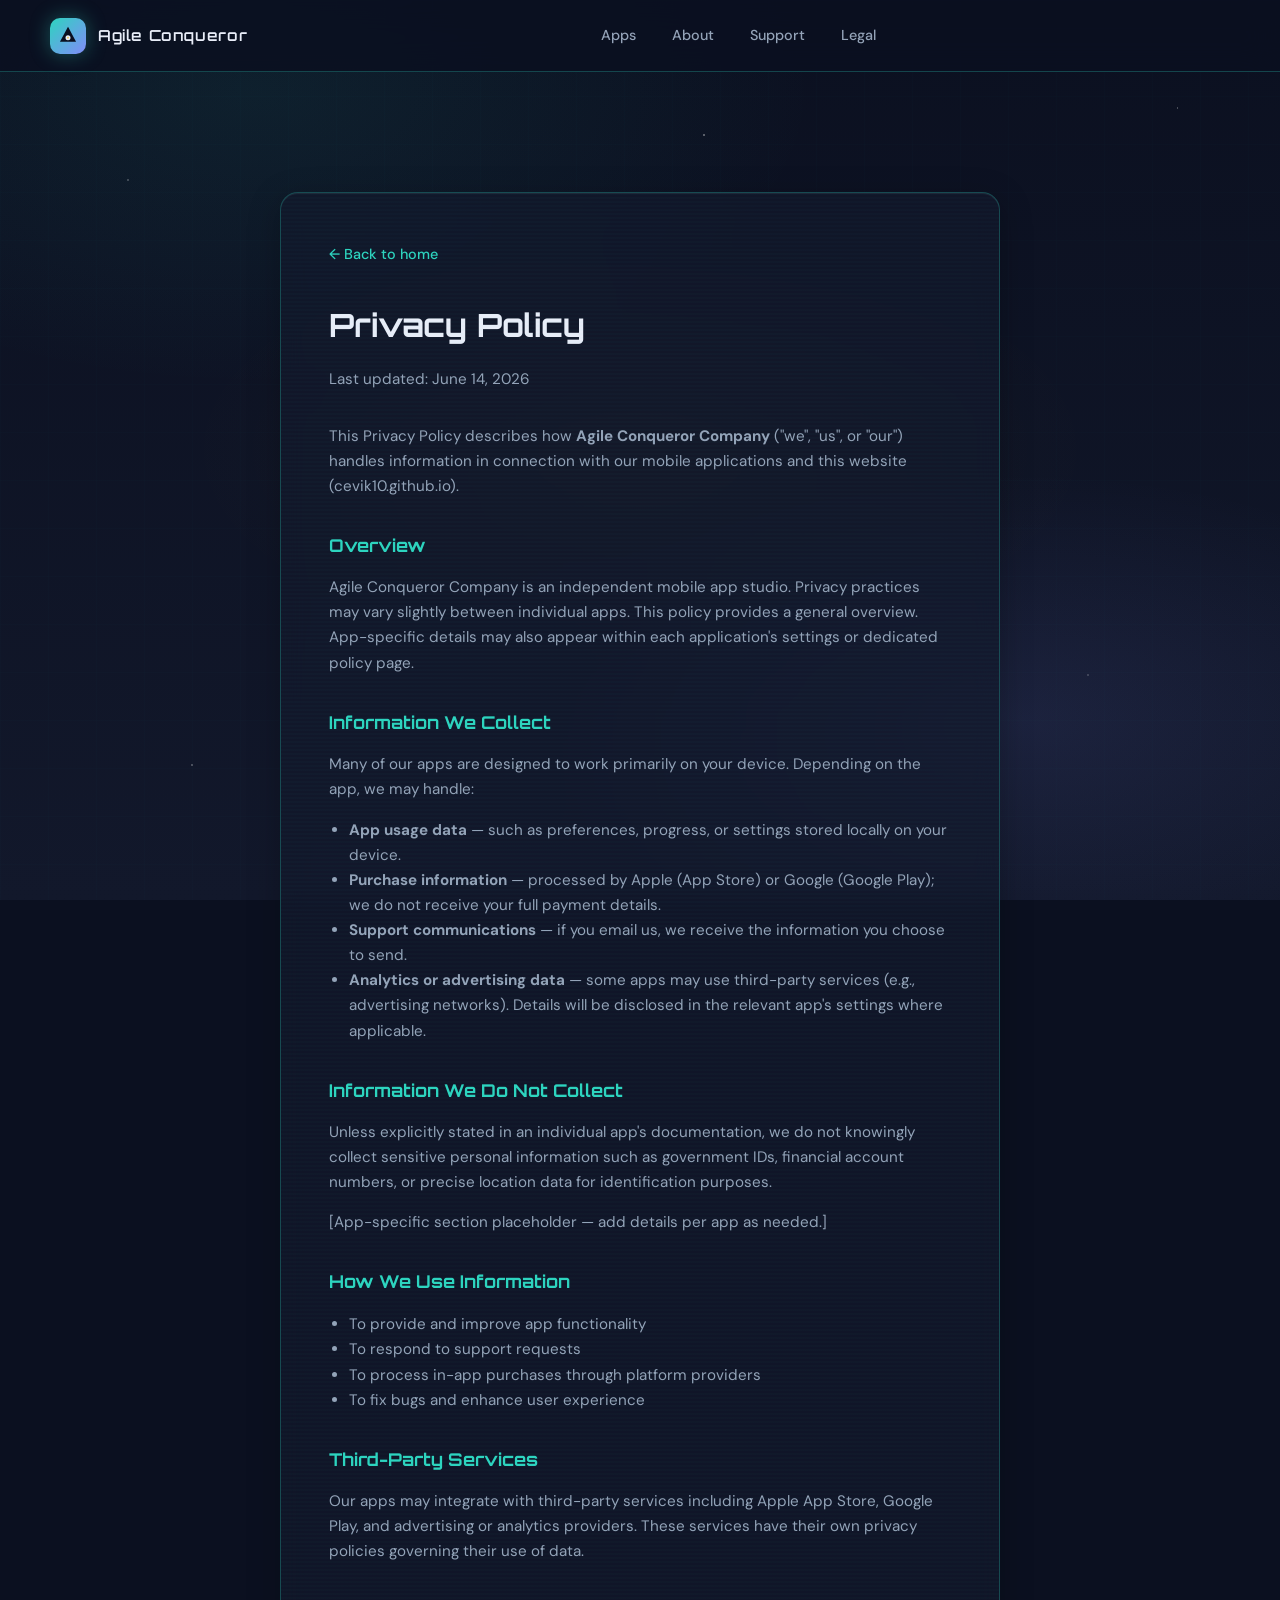
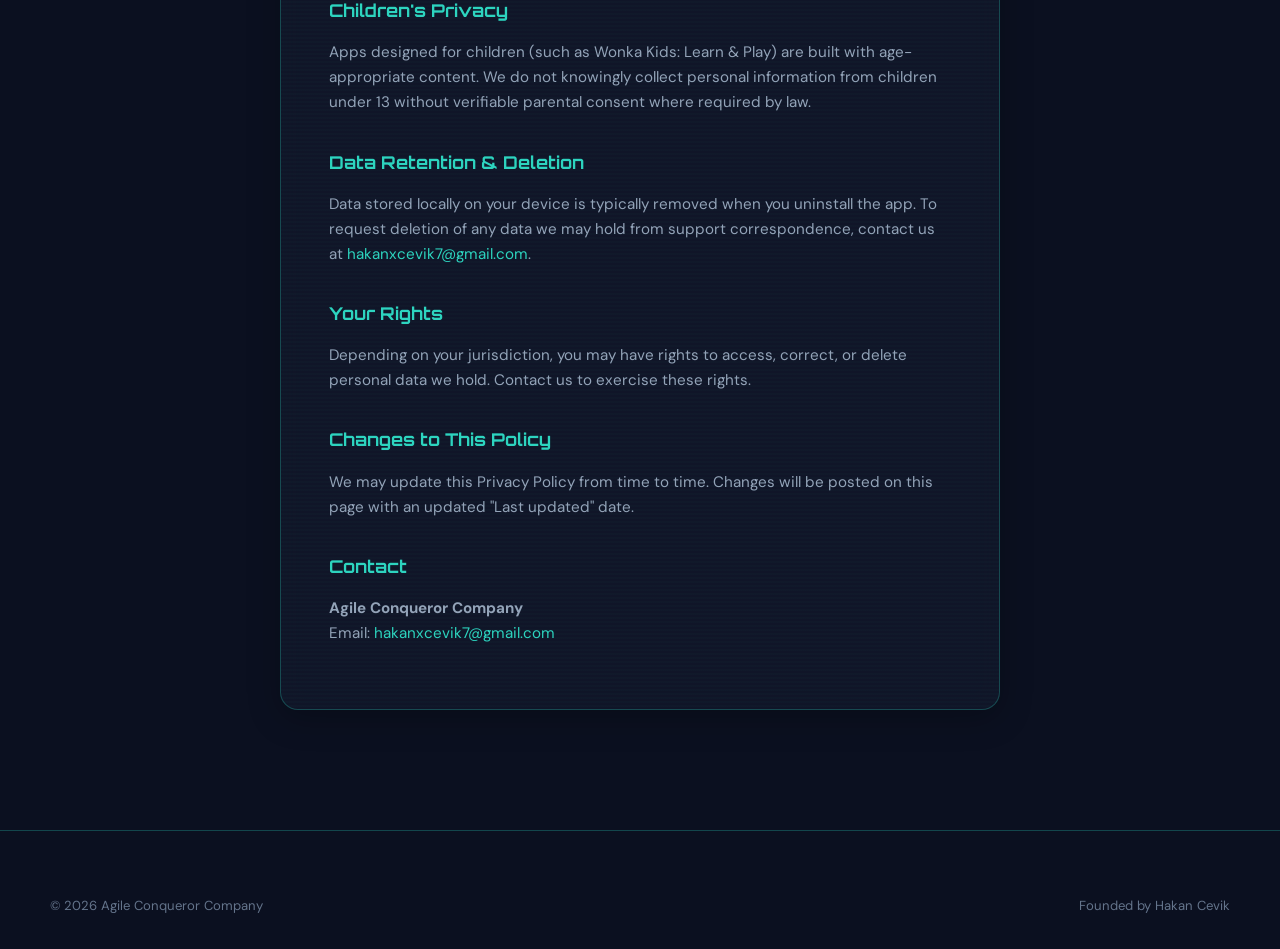
==== privacy.html @ 52d8013b "Launch Agile Conqueror Company studio website on GitHub Pages. Replace the single-app landing page w" ====
<!DOCTYPE html>
<html lang="en">
<head>
  <meta charset="UTF-8" />
  <meta name="viewport" content="width=device-width, initial-scale=1.0" />
  <title>Privacy Policy — Agile Conqueror Company</title>
  <meta name="description" content="Privacy Policy for Agile Conqueror Company mobile applications and website." />
  <meta name="robots" content="index, follow" />
  <link rel="icon" href="data:image/svg+xml,<svg xmlns='http://www.w3.org/2000/svg' viewBox='0 0 100 100'><rect fill='%230B1020' width='100' height='100' rx='20'/><path fill='%232DD4BF' d='M50 20 L75 70 L25 70 Z'/><circle fill='%23F5C542' cx='50' cy='55' r='6'/></svg>" />
  <link rel="stylesheet" href="css/styles.css" />
</head>
<body>
  <div class="starfield" aria-hidden="true"></div>

  <header class="site-header">
    <div class="container nav-inner">
      <a class="brand" href="index.html" aria-label="Agile Conqueror Company home">
        <span class="brand-mark" aria-hidden="true">
          <svg viewBox="0 0 24 24" fill="none" stroke="currentColor" stroke-width="2">
            <path d="M12 3 L20 18 H4 Z" stroke="#0B1020" fill="#0B1020"/>
            <circle cx="12" cy="14" r="2" fill="#F5C542"/>
          </svg>
        </span>
        <span>Agile Conqueror</span>
      </a>
      <nav aria-label="Main navigation">
        <ul class="nav-links">
          <li><a href="index.html#apps">Apps</a></li>
          <li><a href="index.html#about">About</a></li>
          <li><a href="index.html#support">Support</a></li>
          <li><a href="privacy.html" aria-current="page">Legal</a></li>
        </ul>
      </nav>
      <div class="nav-actions">
        <button class="icon-btn menu-toggle" type="button" aria-label="Open menu" aria-expanded="false">
          <span aria-hidden="true">☰</span>
        </button>
      </div>
    </div>
  </header>

  <main class="legal-page">
    <div class="container">
      <article class="panel legal-content">
        <a class="back-link" href="index.html">← Back to home</a>
        <h1>Privacy Policy</h1>
        <p class="legal-meta">Last updated: June 14, 2026</p>

        <p>This Privacy Policy describes how <strong>Agile Conqueror Company</strong> ("we", "us", or "our") handles information in connection with our mobile applications and this website (cevik10.github.io).</p>

        <h2>Overview</h2>
        <p>Agile Conqueror Company is an independent mobile app studio. Privacy practices may vary slightly between individual apps. This policy provides a general overview. App-specific details may also appear within each application's settings or dedicated policy page.</p>

        <h2>Information We Collect</h2>
        <p>Many of our apps are designed to work primarily on your device. Depending on the app, we may handle:</p>
        <ul>
          <li><strong>App usage data</strong> — such as preferences, progress, or settings stored locally on your device.</li>
          <li><strong>Purchase information</strong> — processed by Apple (App Store) or Google (Google Play); we do not receive your full payment details.</li>
          <li><strong>Support communications</strong> — if you email us, we receive the information you choose to send.</li>
          <li><strong>Analytics or advertising data</strong> — some apps may use third-party services (e.g., advertising networks). Details will be disclosed in the relevant app's settings where applicable.</li>
        </ul>

        <h2>Information We Do Not Collect</h2>
        <p>Unless explicitly stated in an individual app's documentation, we do not knowingly collect sensitive personal information such as government IDs, financial account numbers, or precise location data for identification purposes.</p>
        <p>[App-specific section placeholder — add details per app as needed.]</p>

        <h2>How We Use Information</h2>
        <ul>
          <li>To provide and improve app functionality</li>
          <li>To respond to support requests</li>
          <li>To process in-app purchases through platform providers</li>
          <li>To fix bugs and enhance user experience</li>
        </ul>

        <h2>Third-Party Services</h2>
        <p>Our apps may integrate with third-party services including Apple App Store, Google Play, and advertising or analytics providers. These services have their own privacy policies governing their use of data.</p>

        <h2>Children's Privacy</h2>
        <p>Apps designed for children (such as Wonka Kids: Learn & Play) are built with age-appropriate content. We do not knowingly collect personal information from children under 13 without verifiable parental consent where required by law.</p>

        <h2>Data Retention & Deletion</h2>
        <p>Data stored locally on your device is typically removed when you uninstall the app. To request deletion of any data we may hold from support correspondence, contact us at <a href="mailto:hakanxcevik7@gmail.com">hakanxcevik7@gmail.com</a>.</p>

        <h2>Your Rights</h2>
        <p>Depending on your jurisdiction, you may have rights to access, correct, or delete personal data we hold. Contact us to exercise these rights.</p>

        <h2>Changes to This Policy</h2>
        <p>We may update this Privacy Policy from time to time. Changes will be posted on this page with an updated "Last updated" date.</p>

        <h2>Contact</h2>
        <p>
          <strong>Agile Conqueror Company</strong><br />
          Email: <a href="mailto:hakanxcevik7@gmail.com">hakanxcevik7@gmail.com</a>
        </p>
      </article>
    </div>
  </main>

  <footer class="site-footer">
    <div class="container footer-bottom" style="border-top: none; padding-top: 0;">
      <span>© 2026 Agile Conqueror Company</span>
      <span>Founded by Hakan Cevik</span>
    </div>
  </footer>

  <script src="js/main.js"></script>
</body>
</html>
---- css/styles.css ----
/* Agile Conqueror Company — Constellation Craft Design System */

@import url("https://fonts.googleapis.com/css2?family=DM+Sans:ital,opsz,wght@0,9..40,400;0,9..40,500;0,9..40,600;0,9..40,700;1,9..40,400&family=Orbitron:wght@500;600;700&display=swap");

:root {
  --bg-deep: #0b1020;
  --bg-space: #12182b;
  --bg-panel: rgba(18, 24, 43, 0.72);
  --text-primary: #e8edf8;
  --text-secondary: #94a3b8;
  --text-muted: #64748b;
  --border-glow: rgba(45, 212, 191, 0.28);
  --focus-ring: #38bdf8;

  --sci-fi: #2dd4bf;
  --sci-fi-gold: #f5c542;
  --rpg: #818cf8;
  --rpg-gold: #e8b84a;
  --companion: #a78bfa;
  --puzzle-coral: #ff6b6b;
  --puzzle-blue: #4ecdc4;
  --education-amber: #f59e0b;
  --education-sage: #84cc16;
  --kids-pink: #f9a8d4;
  --kids-mint: #a7f3d0;
  --utility-silver: #94a3b8;
  --utility-blue: #60a5fa;

  --font-heading: "Orbitron", "Exo 2", sans-serif;
  --font-body: "DM Sans", "Outfit", sans-serif;
  --radius-panel: 18px;
  --radius-btn: 12px;
  --nav-height: 72px;
  --max-width: 1180px;
  --transition: 0.25s cubic-bezier(0.4, 0, 0.2, 1);
}

*,
*::before,
*::after {
  box-sizing: border-box;
}

html {
  scroll-behavior: smooth;
}

body {
  margin: 0;
  font-family: var(--font-body);
  font-size: 1rem;
  line-height: 1.65;
  color: var(--text-primary);
  background: var(--bg-deep);
  min-height: 100vh;
  overflow-x: hidden;
}

body.light-mode {
  --bg-deep: #f0f4ff;
  --bg-space: #e2e8f5;
  --bg-panel: rgba(255, 255, 255, 0.82);
  --text-primary: #0f172a;
  --text-secondary: #475569;
  --text-muted: #64748b;
  --border-glow: rgba(45, 212, 191, 0.45);
}

img {
  max-width: 100%;
  height: auto;
}

a {
  color: var(--sci-fi);
  text-decoration: none;
  transition: color var(--transition);
}

a:hover {
  color: var(--sci-fi-gold);
}

.skip-link {
  position: absolute;
  top: -100px;
  left: 16px;
  z-index: 10000;
  padding: 10px 16px;
  background: var(--sci-fi);
  color: var(--bg-deep);
  border-radius: 8px;
  font-weight: 600;
}

.skip-link:focus {
  top: 16px;
}

/* Starfield background */
.starfield {
  position: fixed;
  inset: 0;
  z-index: -2;
  background:
    radial-gradient(ellipse 80% 60% at 20% 10%, rgba(45, 212, 191, 0.08), transparent 55%),
    radial-gradient(ellipse 70% 50% at 80% 80%, rgba(129, 140, 248, 0.1), transparent 55%),
    radial-gradient(ellipse 60% 40% at 50% 50%, rgba(245, 197, 66, 0.04), transparent 60%),
    linear-gradient(180deg, var(--bg-deep) 0%, var(--bg-space) 100%);
}

.starfield::before {
  content: "";
  position: absolute;
  inset: 0;
  background-image:
    radial-gradient(1px 1px at 10% 20%, rgba(255, 255, 255, 0.7), transparent),
    radial-gradient(1px 1px at 30% 65%, rgba(255, 255, 255, 0.5), transparent),
    radial-gradient(1.5px 1.5px at 55% 15%, rgba(255, 255, 255, 0.6), transparent),
    radial-gradient(1px 1px at 70% 45%, rgba(255, 255, 255, 0.4), transparent),
    radial-gradient(1px 1px at 85% 75%, rgba(255, 255, 255, 0.55), transparent),
    radial-gradient(1.5px 1.5px at 15% 85%, rgba(255, 255, 255, 0.45), transparent),
    radial-gradient(1px 1px at 45% 40%, rgba(255, 255, 255, 0.35), transparent),
    radial-gradient(1px 1px at 92% 12%, rgba(255, 255, 255, 0.5), transparent);
  background-size: 100% 100%;
  animation: drift 120s linear infinite;
}

.starfield::after {
  content: "";
  position: absolute;
  inset: 0;
  opacity: 0.03;
  background-image:
    linear-gradient(rgba(45, 212, 191, 0.4) 1px, transparent 1px),
    linear-gradient(90deg, rgba(45, 212, 191, 0.4) 1px, transparent 1px);
  background-size: 48px 48px;
  pointer-events: none;
}

@keyframes drift {
  from { transform: translateY(0); }
  to { transform: translateY(-40px); }
}

/* Layout */
.container {
  width: min(100% - 40px, var(--max-width));
  margin-inline: auto;
}

.section {
  padding: 96px 0;
}

.section-label {
  font-family: var(--font-heading);
  font-size: 0.75rem;
  letter-spacing: 0.2em;
  text-transform: uppercase;
  color: var(--sci-fi);
  margin-bottom: 12px;
}

.section-title {
  font-family: var(--font-heading);
  font-size: clamp(1.75rem, 4vw, 2.5rem);
  font-weight: 700;
  line-height: 1.2;
  margin: 0 0 20px;
}

.section-lead {
  font-size: 1.125rem;
  color: var(--text-secondary);
  max-width: 640px;
  margin: 0 0 40px;
}

/* Navigation */
.site-header {
  position: sticky;
  top: 0;
  z-index: 1000;
  height: var(--nav-height);
  background: rgba(11, 16, 32, 0.85);
  backdrop-filter: blur(16px);
  border-bottom: 1px solid var(--border-glow);
}

body.light-mode .site-header {
  background: rgba(240, 244, 255, 0.9);
}

.nav-inner {
  display: flex;
  align-items: center;
  justify-content: space-between;
  height: var(--nav-height);
  gap: 24px;
}

.brand {
  display: flex;
  align-items: center;
  gap: 12px;
  color: var(--text-primary);
  font-family: var(--font-heading);
  font-size: 0.95rem;
  font-weight: 600;
  letter-spacing: 0.04em;
}

.brand:hover {
  color: var(--sci-fi);
}

.brand-mark {
  width: 36px;
  height: 36px;
  border-radius: 10px;
  background: linear-gradient(135deg, var(--sci-fi), var(--rpg));
  display: grid;
  place-items: center;
  box-shadow: 0 0 20px rgba(45, 212, 191, 0.35);
}

.brand-mark svg {
  width: 20px;
  height: 20px;
}

.nav-links {
  display: flex;
  align-items: center;
  gap: 8px;
  list-style: none;
  margin: 0;
  padding: 0;
}

.nav-links a {
  display: block;
  padding: 8px 14px;
  color: var(--text-secondary);
  font-size: 0.9rem;
  font-weight: 500;
  border-radius: 8px;
  transition: color var(--transition), background var(--transition);
}

.nav-links a:hover,
.nav-links a:focus-visible {
  color: var(--text-primary);
  background: rgba(45, 212, 191, 0.1);
}

.nav-actions {
  display: flex;
  align-items: center;
  gap: 8px;
}

.icon-btn {
  display: grid;
  place-items: center;
  width: 40px;
  height: 40px;
  border: 1px solid var(--border-glow);
  border-radius: 10px;
  background: var(--bg-panel);
  color: var(--text-secondary);
  cursor: pointer;
  transition: border-color var(--transition), color var(--transition);
}

.icon-btn:hover,
.icon-btn:focus-visible {
  border-color: var(--sci-fi);
  color: var(--sci-fi);
  outline: none;
}

.menu-toggle {
  display: none;
}

/* Holographic panel */
.panel {
  background: var(--bg-panel);
  border: 1px solid var(--border-glow);
  border-radius: var(--radius-panel);
  backdrop-filter: blur(12px);
  box-shadow:
    inset 0 1px 0 rgba(255, 255, 255, 0.06),
    0 8px 32px rgba(0, 0, 0, 0.25);
  position: relative;
  overflow: hidden;
}

.panel::before {
  content: "";
  position: absolute;
  inset: 0;
  background: repeating-linear-gradient(
    0deg,
    transparent,
    transparent 2px,
    rgba(45, 212, 191, 0.02) 2px,
    rgba(45, 212, 191, 0.02) 4px
  );
  pointer-events: none;
}

/* Buttons */
.btn {
  display: inline-flex;
  align-items: center;
  justify-content: center;
  gap: 8px;
  padding: 14px 28px;
  font-family: var(--font-body);
  font-size: 0.95rem;
  font-weight: 600;
  border-radius: var(--radius-btn);
  border: none;
  cursor: pointer;
  transition: transform var(--transition), box-shadow var(--transition), background var(--transition);
  text-decoration: none;
}

.btn:focus-visible {
  outline: 2px solid var(--focus-ring);
  outline-offset: 3px;
}

.btn-primary {
  background: linear-gradient(135deg, var(--sci-fi), #14b8a6);
  color: var(--bg-deep);
  box-shadow: 0 0 24px rgba(45, 212, 191, 0.35);
  animation: glow-pulse 4s ease-in-out infinite;
}

.btn-primary:hover {
  transform: translateY(-2px);
  box-shadow: 0 0 32px rgba(45, 212, 191, 0.5);
  color: var(--bg-deep);
}

.btn-secondary {
  background: transparent;
  color: var(--text-primary);
  border: 1px solid var(--border-glow);
}

.btn-secondary:hover {
  border-color: var(--sci-fi);
  color: var(--sci-fi);
  transform: translateY(-2px);
}

.btn-sm {
  padding: 8px 14px;
  font-size: 0.8rem;
}

.btn-store {
  padding: 8px 12px;
  font-size: 0.78rem;
  border-radius: 8px;
  background: rgba(255, 255, 255, 0.06);
  border: 1px solid var(--border-glow);
  color: var(--text-primary);
}

.btn-store:hover {
  border-color: var(--sci-fi);
  color: var(--sci-fi);
}

.btn-store.disabled {
  opacity: 0.45;
  pointer-events: none;
}

@keyframes glow-pulse {
  0%, 100% { box-shadow: 0 0 20px rgba(45, 212, 191, 0.3); }
  50% { box-shadow: 0 0 32px rgba(45, 212, 191, 0.5); }
}

/* Hero */
.hero {
  padding: 80px 0 100px;
  position: relative;
}

.hero-grid {
  display: grid;
  grid-template-columns: 1fr 1fr;
  gap: 48px;
  align-items: center;
}

.hero-tagline {
  font-family: var(--font-heading);
  font-size: 0.8rem;
  letter-spacing: 0.15em;
  color: var(--sci-fi-gold);
  margin-bottom: 16px;
}

.hero-title {
  font-family: var(--font-heading);
  font-size: clamp(2rem, 5vw, 3.25rem);
  font-weight: 700;
  line-height: 1.15;
  margin: 0 0 20px;
}

.hero-subtitle {
  font-size: 1.15rem;
  color: var(--text-secondary);
  margin: 0 0 32px;
  max-width: 520px;
}

.hero-cta {
  display: flex;
  flex-wrap: wrap;
  gap: 14px;
  margin-bottom: 24px;
}

.hero-motto {
  font-size: 0.9rem;
  color: var(--text-muted);
  font-style: italic;
}

/* Bridge viewport */
.bridge-viewport {
  position: relative;
  aspect-ratio: 1;
  max-width: 480px;
  margin-inline: auto;
}

.viewport-frame {
  position: absolute;
  inset: 0;
  border-radius: 50% 50% 42% 42%;
  border: 2px solid var(--border-glow);
  box-shadow:
    0 0 40px rgba(45, 212, 191, 0.15),
    inset 0 0 60px rgba(45, 212, 191, 0.05);
  overflow: hidden;
}

.viewport-inner {
  position: absolute;
  inset: 12px;
  border-radius: 50% 50% 40% 40%;
  background: radial-gradient(ellipse at center, #1a2548 0%, var(--bg-deep) 70%);
  overflow: hidden;
}

.constellation {
  position: absolute;
  inset: 0;
}

.orbit-node {
  position: absolute;
  width: 52px;
  height: 52px;
  border-radius: 14px;
  display: grid;
  place-items: center;
  font-size: 1.4rem;
  background: var(--bg-panel);
  border: 1px solid var(--border-glow);
  box-shadow: 0 4px 16px rgba(0, 0, 0, 0.3);
  transform: translate(-50%, -50%);
  animation: float-node 6s ease-in-out infinite;
}

.orbit-node:nth-child(odd) { animation-delay: -2s; }
.orbit-node:nth-child(3n) { animation-delay: -4s; }

@keyframes float-node {
  0%, 100% { transform: translate(-50%, -50%) translateY(0); }
  50% { transform: translate(-50%, -50%) translateY(-8px); }
}

.hud-corner {
  position: absolute;
  width: 40px;
  height: 40px;
  border: 2px solid var(--sci-fi);
  opacity: 0.4;
}

.hud-corner.tl { top: -4px; left: 20%; border-right: none; border-bottom: none; }
.hud-corner.tr { top: -4px; right: 20%; border-left: none; border-bottom: none; }
.hud-corner.bl { bottom: 8%; left: 15%; border-right: none; border-top: none; }
.hud-corner.br { bottom: 8%; right: 15%; border-left: none; border-top: none; }

/* Story section */
.story-panel {
  padding: 48px;
}

.story-panel p {
  color: var(--text-secondary);
  font-size: 1.05rem;
  margin: 0 0 16px;
}

.story-panel p:last-child {
  margin-bottom: 0;
}

/* Apps */
.filter-bar {
  display: flex;
  flex-wrap: wrap;
  gap: 10px;
  margin-bottom: 36px;
}

.filter-btn {
  padding: 8px 16px;
  font-family: var(--font-body);
  font-size: 0.85rem;
  font-weight: 500;
  color: var(--text-secondary);
  background: var(--bg-panel);
  border: 1px solid var(--border-glow);
  border-radius: 999px;
  cursor: pointer;
  transition: all var(--transition);
}

.filter-btn:hover,
.filter-btn:focus-visible {
  border-color: var(--sci-fi);
  color: var(--sci-fi);
  outline: none;
}

.filter-btn.active {
  background: rgba(45, 212, 191, 0.15);
  border-color: var(--sci-fi);
  color: var(--sci-fi);
}

.apps-grid {
  display: grid;
  grid-template-columns: repeat(auto-fill, minmax(320px, 1fr));
  gap: 24px;
}

.app-card {
  padding: 28px;
  transition: transform var(--transition), box-shadow var(--transition), border-color var(--transition);
  opacity: 1;
  transform: translateY(0);
}

.app-card.hidden {
  display: none;
}

.app-card.fade-in {
  animation: fade-up 0.5s ease forwards;
}

@keyframes fade-up {
  from { opacity: 0; transform: translateY(16px); }
  to { opacity: 1; transform: translateY(0); }
}

.app-card:hover {
  transform: translateY(-6px);
  border-color: var(--card-accent, var(--sci-fi));
  box-shadow: 0 12px 40px rgba(0, 0, 0, 0.3), 0 0 24px color-mix(in srgb, var(--card-accent, var(--sci-fi)) 20%, transparent);
}

.app-card[data-accent="sci-fi"] { --card-accent: var(--sci-fi); }
.app-card[data-accent="rpg"] { --card-accent: var(--rpg-gold); }
.app-card[data-accent="companion"] { --card-accent: var(--companion); }
.app-card[data-accent="puzzle"] { --card-accent: var(--puzzle-coral); }
.app-card[data-accent="education"] { --card-accent: var(--education-amber); }
.app-card[data-accent="kids"] { --card-accent: var(--kids-pink); }
.app-card[data-accent="utility"] { --card-accent: var(--utility-blue); }

.app-card-header {
  display: flex;
  align-items: flex-start;
  gap: 16px;
  margin-bottom: 16px;
}

.app-icon {
  width: 56px;
  height: 56px;
  border-radius: 14px;
  display: grid;
  place-items: center;
  font-size: 1.6rem;
  background: rgba(255, 255, 255, 0.05);
  border: 1px solid var(--border-glow);
  flex-shrink: 0;
}

.app-badge {
  display: inline-block;
  padding: 4px 10px;
  font-size: 0.7rem;
  font-weight: 600;
  letter-spacing: 0.05em;
  text-transform: uppercase;
  border-radius: 999px;
  background: color-mix(in srgb, var(--card-accent, var(--sci-fi)) 15%, transparent);
  color: var(--card-accent, var(--sci-fi));
  border: 1px solid color-mix(in srgb, var(--card-accent, var(--sci-fi)) 30%, transparent);
  margin-bottom: 8px;
}

.app-name {
  font-family: var(--font-heading);
  font-size: 1.05rem;
  font-weight: 600;
  margin: 0 0 4px;
}

.app-hook {
  font-size: 0.9rem;
  color: var(--text-secondary);
  margin: 0;
}

.app-desc {
  font-size: 0.88rem;
  color: var(--text-muted);
  margin: 0 0 16px;
}

.coming-soon-badge {
  display: inline-block;
  padding: 4px 10px;
  font-size: 0.72rem;
  font-weight: 700;
  letter-spacing: 0.08em;
  text-transform: uppercase;
  border-radius: 6px;
  background: rgba(232, 184, 74, 0.15);
  color: var(--rpg-gold);
  border: 1px solid rgba(232, 184, 74, 0.35);
  margin-bottom: 12px;
}

.app-actions {
  display: flex;
  flex-wrap: wrap;
  gap: 8px;
}

.unofficial-note {
  font-size: 0.75rem;
  color: var(--text-muted);
  margin-top: 12px;
  font-style: italic;
}

/* About */
.about-grid {
  display: grid;
  grid-template-columns: 1fr 1fr;
  gap: 40px;
  align-items: start;
}

.about-list {
  list-style: none;
  padding: 0;
  margin: 24px 0 0;
}

.about-list li {
  position: relative;
  padding-left: 24px;
  margin-bottom: 12px;
  color: var(--text-secondary);
}

.about-list li::before {
  content: "◆";
  position: absolute;
  left: 0;
  color: var(--sci-fi);
  font-size: 0.6rem;
  top: 6px;
}

.values-grid {
  display: grid;
  gap: 16px;
}

.value-card {
  padding: 24px;
}

.value-card h3 {
  font-family: var(--font-heading);
  font-size: 0.95rem;
  margin: 0 0 8px;
  color: var(--sci-fi);
}

.value-card p {
  margin: 0;
  font-size: 0.9rem;
  color: var(--text-secondary);
}

/* Support */
.support-grid {
  display: grid;
  grid-template-columns: 1fr 1.4fr;
  gap: 32px;
}

.contact-card {
  padding: 32px;
  text-align: center;
}

.contact-card .contact-icon {
  font-size: 2.5rem;
  margin-bottom: 16px;
}

.contact-email {
  font-family: var(--font-heading);
  font-size: 1rem;
  word-break: break-all;
}

.support-apps {
  display: grid;
  grid-template-columns: repeat(auto-fill, minmax(140px, 1fr));
  gap: 12px;
  margin-top: 24px;
}

.support-app-link {
  display: block;
  padding: 12px;
  text-align: center;
  font-size: 0.8rem;
  border-radius: 10px;
  background: var(--bg-panel);
  border: 1px solid var(--border-glow);
  color: var(--text-secondary);
  transition: all var(--transition);
}

.support-app-link:hover {
  border-color: var(--sci-fi);
  color: var(--sci-fi);
}

/* FAQ */
.faq-list {
  display: flex;
  flex-direction: column;
  gap: 10px;
}

.faq-item {
  border: 1px solid var(--border-glow);
  border-radius: 12px;
  overflow: hidden;
  background: var(--bg-panel);
}

.faq-question {
  width: 100%;
  display: flex;
  align-items: center;
  justify-content: space-between;
  gap: 16px;
  padding: 18px 20px;
  font-family: var(--font-body);
  font-size: 0.95rem;
  font-weight: 600;
  color: var(--text-primary);
  background: transparent;
  border: none;
  cursor: pointer;
  text-align: left;
  transition: background var(--transition);
}

.faq-question:hover,
.faq-question:focus-visible {
  background: rgba(45, 212, 191, 0.06);
  outline: none;
}

.faq-question[aria-expanded="true"] {
  color: var(--sci-fi);
}

.faq-icon {
  flex-shrink: 0;
  width: 24px;
  height: 24px;
  border-radius: 6px;
  border: 1px solid var(--border-glow);
  display: grid;
  place-items: center;
  font-size: 1rem;
  transition: transform var(--transition);
}

.faq-question[aria-expanded="true"] .faq-icon {
  transform: rotate(45deg);
  border-color: var(--sci-fi);
  color: var(--sci-fi);
}

.faq-answer {
  max-height: 0;
  overflow: hidden;
  transition: max-height 0.35s ease;
}

.faq-answer-inner {
  padding: 0 20px 18px;
  font-size: 0.9rem;
  color: var(--text-secondary);
}

.faq-answer-inner a {
  text-decoration: underline;
}

/* Footer */
.site-footer {
  padding: 64px 0 32px;
  border-top: 1px solid var(--border-glow);
  margin-top: 40px;
}

.footer-grid {
  display: grid;
  grid-template-columns: 2fr 1fr 1fr;
  gap: 40px;
  margin-bottom: 40px;
}

.footer-brand {
  font-family: var(--font-heading);
  font-size: 1.1rem;
  font-weight: 600;
  margin-bottom: 8px;
}

.footer-tagline {
  color: var(--sci-fi-gold);
  font-style: italic;
  font-size: 0.9rem;
  margin-bottom: 16px;
}

.footer-text {
  color: var(--text-muted);
  font-size: 0.88rem;
  margin: 0;
}

.footer-heading {
  font-family: var(--font-heading);
  font-size: 0.75rem;
  letter-spacing: 0.12em;
  text-transform: uppercase;
  color: var(--text-secondary);
  margin: 0 0 16px;
}

.footer-links {
  list-style: none;
  padding: 0;
  margin: 0;
}

.footer-links li {
  margin-bottom: 10px;
}

.footer-links a {
  color: var(--text-secondary);
  font-size: 0.9rem;
}

.footer-links a:hover {
  color: var(--sci-fi);
}

.footer-bottom {
  display: flex;
  flex-wrap: wrap;
  justify-content: space-between;
  gap: 12px;
  padding-top: 24px;
  border-top: 1px solid var(--border-glow);
  font-size: 0.82rem;
  color: var(--text-muted);
}

.social-links {
  display: flex;
  gap: 12px;
}

.social-link {
  width: 36px;
  height: 36px;
  border-radius: 8px;
  border: 1px solid var(--border-glow);
  display: grid;
  place-items: center;
  color: var(--text-secondary);
  font-size: 0.85rem;
  transition: all var(--transition);
}

.social-link:hover {
  border-color: var(--sci-fi);
  color: var(--sci-fi);
}

/* Legal pages */
.legal-page {
  padding: 120px 0 80px;
}

.legal-content {
  max-width: 720px;
  margin-inline: auto;
  padding: 48px;
}

.legal-content h1 {
  font-family: var(--font-heading);
  font-size: 2rem;
  margin: 0 0 8px;
}

.legal-meta {
  color: var(--text-muted);
  font-size: 0.88rem;
  margin-bottom: 32px;
}

.legal-content h2 {
  font-family: var(--font-heading);
  font-size: 1.1rem;
  margin: 32px 0 12px;
  color: var(--sci-fi);
}

.legal-content p,
.legal-content li {
  color: var(--text-secondary);
  font-size: 0.95rem;
}

.legal-content ul {
  padding-left: 20px;
}

.back-link {
  display: inline-flex;
  align-items: center;
  gap: 6px;
  margin-bottom: 32px;
  font-size: 0.9rem;
  font-weight: 500;
}

/* Scroll reveal */
.reveal {
  opacity: 0;
  transform: translateY(24px);
  transition: opacity 0.6s ease, transform 0.6s ease;
}

.reveal.visible {
  opacity: 1;
  transform: translateY(0);
}

/* Reduced motion */
@media (prefers-reduced-motion: reduce) {
  html { scroll-behavior: auto; }

  .starfield::before,
  .orbit-node,
  .btn-primary {
    animation: none;
  }

  .reveal {
    opacity: 1;
    transform: none;
    transition: none;
  }
}

/* Responsive */
@media (max-width: 900px) {
  .hero-grid,
  .about-grid,
  .support-grid,
  .footer-grid {
    grid-template-columns: 1fr;
  }

  .bridge-viewport {
    max-width: 360px;
  }

  .hero {
    padding-top: 48px;
  }
}

@media (max-width: 720px) {
  .menu-toggle {
    display: grid;
  }

  .nav-links {
    position: fixed;
    top: var(--nav-height);
    left: 0;
    right: 0;
    flex-direction: column;
    padding: 16px;
    background: rgba(11, 16, 32, 0.97);
    border-bottom: 1px solid var(--border-glow);
    transform: translateY(-120%);
    opacity: 0;
    pointer-events: none;
    transition: transform var(--transition), opacity var(--transition);
  }

  body.light-mode .nav-links {
    background: rgba(240, 244, 255, 0.97);
  }

  .nav-links.open {
    transform: translateY(0);
    opacity: 1;
    pointer-events: auto;
  }

  .nav-links a {
    width: 100%;
    padding: 14px 16px;
  }

  .apps-grid {
    grid-template-columns: 1fr;
  }

  .story-panel,
  .legal-content {
    padding: 28px;
  }

  .section {
    padding: 64px 0;
  }
}
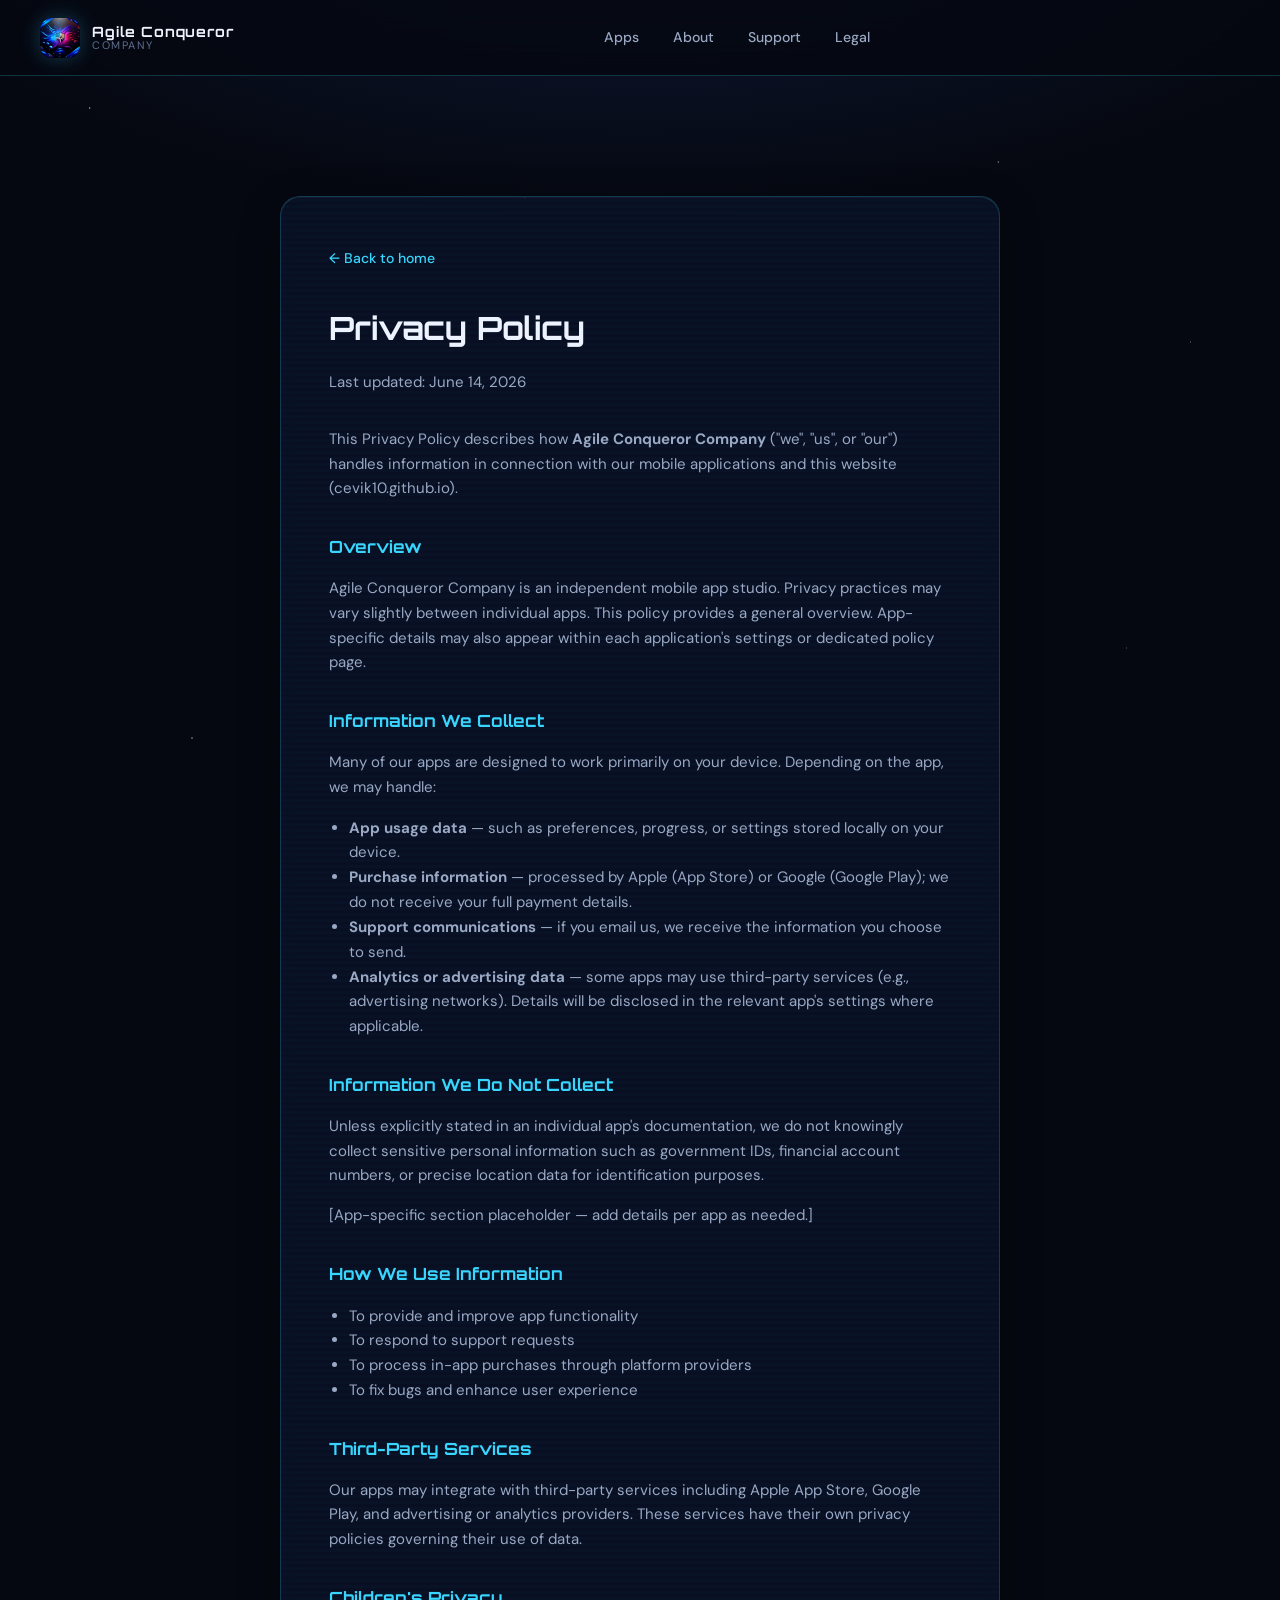
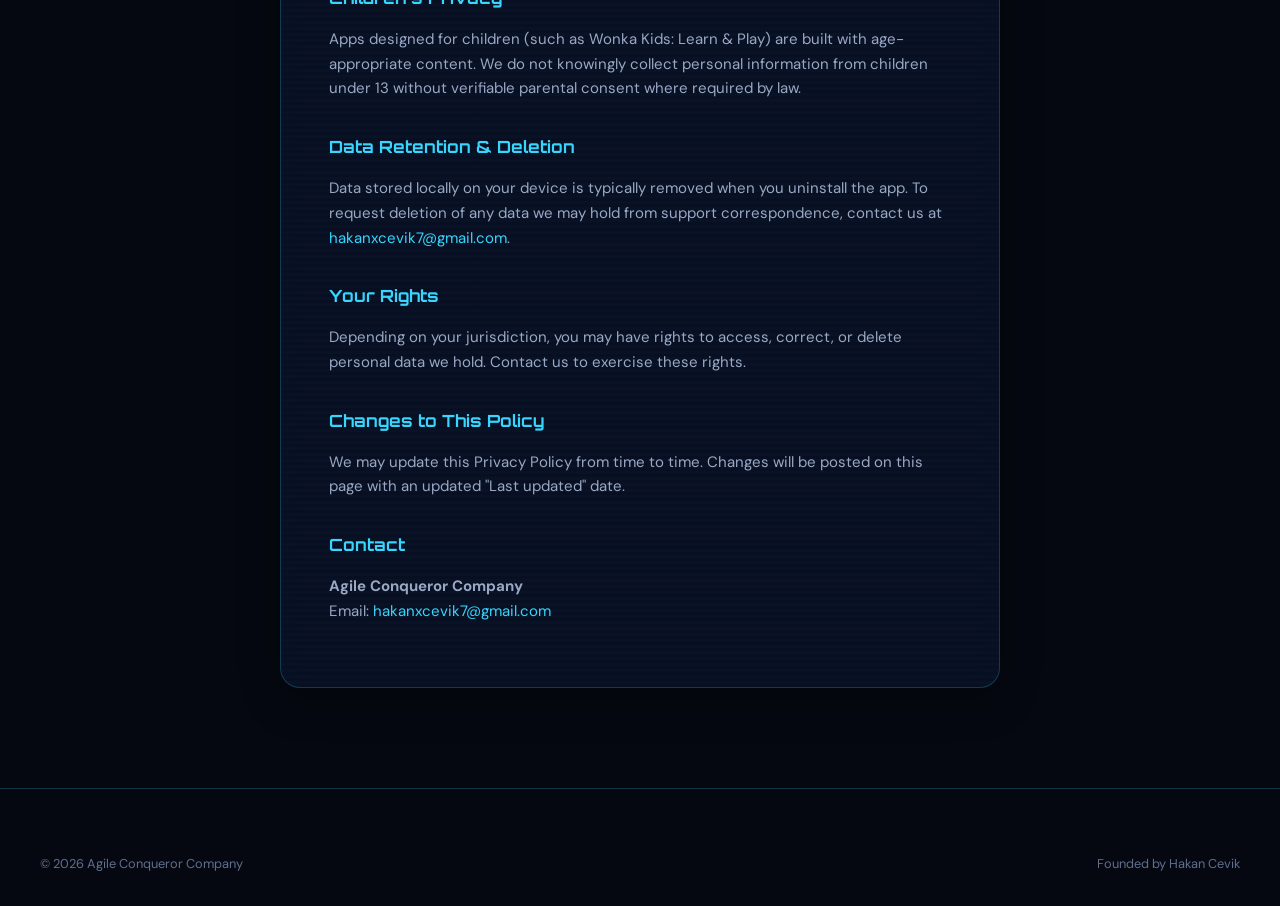
==== commit 50592131: "Redesign studio site with real store artwork and cosmic theme. Use Google Play developer logo, cover" ====
--- a/privacy.html
+++ b/privacy.html
@@ -6,22 +6,17 @@
   <title>Privacy Policy — Agile Conqueror Company</title>
   <meta name="description" content="Privacy Policy for Agile Conqueror Company mobile applications and website." />
   <meta name="robots" content="index, follow" />
-  <link rel="icon" href="data:image/svg+xml,<svg xmlns='http://www.w3.org/2000/svg' viewBox='0 0 100 100'><rect fill='%230B1020' width='100' height='100' rx='20'/><path fill='%232DD4BF' d='M50 20 L75 70 L25 70 Z'/><circle fill='%23F5C542' cx='50' cy='55' r='6'/></svg>" />
+  <link rel="icon" href="assets/images/studio/logo.png" />
   <link rel="stylesheet" href="css/styles.css" />
 </head>
 <body>
-  <div class="starfield" aria-hidden="true"></div>
+  <div class="cosmos" aria-hidden="true"><div class="starfield"></div></div>
 
   <header class="site-header">
     <div class="container nav-inner">
       <a class="brand" href="index.html" aria-label="Agile Conqueror Company home">
-        <span class="brand-mark" aria-hidden="true">
-          <svg viewBox="0 0 24 24" fill="none" stroke="currentColor" stroke-width="2">
-            <path d="M12 3 L20 18 H4 Z" stroke="#0B1020" fill="#0B1020"/>
-            <circle cx="12" cy="14" r="2" fill="#F5C542"/>
-          </svg>
-        </span>
-        <span>Agile Conqueror</span>
+        <img class="brand-logo" src="assets/images/studio/logo.png" alt="" width="40" height="40" />
+        <span class="brand-text"><span class="brand-name">Agile Conqueror</span><span class="brand-sub">Company</span></span>
       </a>
       <nav aria-label="Main navigation">
         <ul class="nav-links">
--- a/css/styles.css
+++ b/css/styles.css
@@ -1,49 +1,42 @@
-/* Agile Conqueror Company — Constellation Craft Design System */
-
-@import url("https://fonts.googleapis.com/css2?family=DM+Sans:ital,opsz,wght@0,9..40,400;0,9..40,500;0,9..40,600;0,9..40,700;1,9..40,400&family=Orbitron:wght@500;600;700&display=swap");
+/* Agile Conqueror Company — Constellation Craft v2 */
+
+@import url("https://fonts.googleapis.com/css2?family=DM+Sans:ital,opsz,wght@0,9..40,400;0,9..40,500;0,9..40,600;0,9..40,700&family=Orbitron:wght@500;600;700;800&display=swap");
 
 :root {
-  --bg-deep: #0b1020;
-  --bg-space: #12182b;
-  --bg-panel: rgba(18, 24, 43, 0.72);
-  --text-primary: #e8edf8;
-  --text-secondary: #94a3b8;
-  --text-muted: #64748b;
-  --border-glow: rgba(45, 212, 191, 0.28);
-  --focus-ring: #38bdf8;
-
-  --sci-fi: #2dd4bf;
-  --sci-fi-gold: #f5c542;
-  --rpg: #818cf8;
-  --rpg-gold: #e8b84a;
-  --companion: #a78bfa;
-  --puzzle-coral: #ff6b6b;
-  --puzzle-blue: #4ecdc4;
-  --education-amber: #f59e0b;
-  --education-sage: #84cc16;
-  --kids-pink: #f9a8d4;
-  --kids-mint: #a7f3d0;
-  --utility-silver: #94a3b8;
-  --utility-blue: #60a5fa;
-
-  --font-heading: "Orbitron", "Exo 2", sans-serif;
-  --font-body: "DM Sans", "Outfit", sans-serif;
-  --radius-panel: 18px;
+  --bg-deep: #050810;
+  --bg-space: #0a1022;
+  --bg-panel: rgba(10, 18, 40, 0.78);
+  --text-primary: #eef3ff;
+  --text-secondary: #9aa8c4;
+  --text-muted: #5f6f8f;
+  --border-glow: rgba(56, 214, 255, 0.22);
+  --focus-ring: #38d6ff;
+
+  --sci-fi: #38d6ff;
+  --sci-fi-gold: #ffd166;
+  --rpg: #9b8cff;
+  --rpg-gold: #f0c45a;
+  --companion: #c084fc;
+  --puzzle-coral: #ff7b6b;
+  --puzzle-blue: #4ee8d5;
+  --education-amber: #ffb347;
+  --education-sage: #8fd14a;
+  --kids-pink: #ff9ed8;
+  --kids-mint: #7dffc8;
+  --utility-silver: #a8b4cc;
+  --utility-blue: #6eb6ff;
+
+  --font-heading: "Orbitron", sans-serif;
+  --font-body: "DM Sans", sans-serif;
+  --radius-panel: 20px;
   --radius-btn: 12px;
-  --nav-height: 72px;
-  --max-width: 1180px;
-  --transition: 0.25s cubic-bezier(0.4, 0, 0.2, 1);
-}
-
-*,
-*::before,
-*::after {
-  box-sizing: border-box;
-}
-
-html {
-  scroll-behavior: smooth;
-}
+  --nav-height: 76px;
+  --max-width: 1200px;
+  --transition: 0.28s cubic-bezier(0.4, 0, 0.2, 1);
+}
+
+*, *::before, *::after { box-sizing: border-box; }
+html { scroll-behavior: smooth; }
 
 body {
   margin: 0;
@@ -57,534 +50,323 @@
 }
 
 body.light-mode {
-  --bg-deep: #f0f4ff;
-  --bg-space: #e2e8f5;
-  --bg-panel: rgba(255, 255, 255, 0.82);
-  --text-primary: #0f172a;
-  --text-secondary: #475569;
-  --text-muted: #64748b;
-  --border-glow: rgba(45, 212, 191, 0.45);
-}
-
-img {
-  max-width: 100%;
-  height: auto;
-}
-
-a {
-  color: var(--sci-fi);
-  text-decoration: none;
-  transition: color var(--transition);
-}
-
-a:hover {
-  color: var(--sci-fi-gold);
-}
+  --bg-deep: #e8eef9;
+  --bg-space: #d5dff0;
+  --bg-panel: rgba(255, 255, 255, 0.86);
+  --text-primary: #0c1428;
+  --text-secondary: #3d4f6f;
+  --text-muted: #5c6d8a;
+  --border-glow: rgba(20, 120, 200, 0.28);
+}
+
+img { max-width: 100%; height: auto; display: block; }
+a { color: var(--sci-fi); text-decoration: none; transition: color var(--transition); }
+a:hover { color: var(--sci-fi-gold); }
 
 .skip-link {
-  position: absolute;
-  top: -100px;
-  left: 16px;
-  z-index: 10000;
-  padding: 10px 16px;
-  background: var(--sci-fi);
-  color: var(--bg-deep);
-  border-radius: 8px;
-  font-weight: 600;
-}
-
-.skip-link:focus {
-  top: 16px;
-}
-
-/* Starfield background */
+  position: absolute; top: -100px; left: 16px; z-index: 10000;
+  padding: 10px 16px; background: var(--sci-fi); color: var(--bg-deep);
+  border-radius: 8px; font-weight: 600;
+}
+.skip-link:focus { top: 16px; }
+
+/* Cosmos background */
+.cosmos {
+  position: fixed; inset: 0; z-index: -3; overflow: hidden;
+  background: radial-gradient(ellipse 120% 80% at 50% -20%, #121e42 0%, var(--bg-deep) 55%);
+}
+
 .starfield {
-  position: fixed;
-  inset: 0;
-  z-index: -2;
-  background:
-    radial-gradient(ellipse 80% 60% at 20% 10%, rgba(45, 212, 191, 0.08), transparent 55%),
-    radial-gradient(ellipse 70% 50% at 80% 80%, rgba(129, 140, 248, 0.1), transparent 55%),
-    radial-gradient(ellipse 60% 40% at 50% 50%, rgba(245, 197, 66, 0.04), transparent 60%),
-    linear-gradient(180deg, var(--bg-deep) 0%, var(--bg-space) 100%);
-}
-
-.starfield::before {
-  content: "";
-  position: absolute;
-  inset: 0;
+  position: absolute; inset: 0;
   background-image:
-    radial-gradient(1px 1px at 10% 20%, rgba(255, 255, 255, 0.7), transparent),
-    radial-gradient(1px 1px at 30% 65%, rgba(255, 255, 255, 0.5), transparent),
-    radial-gradient(1.5px 1.5px at 55% 15%, rgba(255, 255, 255, 0.6), transparent),
-    radial-gradient(1px 1px at 70% 45%, rgba(255, 255, 255, 0.4), transparent),
-    radial-gradient(1px 1px at 85% 75%, rgba(255, 255, 255, 0.55), transparent),
-    radial-gradient(1.5px 1.5px at 15% 85%, rgba(255, 255, 255, 0.45), transparent),
-    radial-gradient(1px 1px at 45% 40%, rgba(255, 255, 255, 0.35), transparent),
-    radial-gradient(1px 1px at 92% 12%, rgba(255, 255, 255, 0.5), transparent);
-  background-size: 100% 100%;
-  animation: drift 120s linear infinite;
-}
-
-.starfield::after {
-  content: "";
-  position: absolute;
-  inset: 0;
-  opacity: 0.03;
-  background-image:
-    linear-gradient(rgba(45, 212, 191, 0.4) 1px, transparent 1px),
-    linear-gradient(90deg, rgba(45, 212, 191, 0.4) 1px, transparent 1px);
-  background-size: 48px 48px;
-  pointer-events: none;
-}
-
-@keyframes drift {
-  from { transform: translateY(0); }
-  to { transform: translateY(-40px); }
-}
-
-/* Layout */
-.container {
-  width: min(100% - 40px, var(--max-width));
-  margin-inline: auto;
-}
-
-.section {
-  padding: 96px 0;
-}
+    radial-gradient(1.2px 1.2px at 7% 12%, rgba(255,255,255,.75), transparent),
+    radial-gradient(1px 1px at 22% 48%, rgba(255,255,255,.45), transparent),
+    radial-gradient(1.5px 1.5px at 41% 22%, rgba(255,255,255,.6), transparent),
+    radial-gradient(1px 1px at 63% 67%, rgba(255,255,255,.4), transparent),
+    radial-gradient(1.2px 1.2px at 78% 18%, rgba(255,255,255,.55), transparent),
+    radial-gradient(1px 1px at 88% 72%, rgba(255,255,255,.35), transparent),
+    radial-gradient(1.5px 1.5px at 15% 82%, rgba(255,255,255,.5), transparent),
+    radial-gradient(1px 1px at 52% 88%, rgba(255,255,255,.3), transparent),
+    radial-gradient(1px 1px at 93% 38%, rgba(255,255,255,.45), transparent);
+  animation: drift 140s linear infinite;
+}
+
+.nebula {
+  position: absolute; border-radius: 50%; filter: blur(80px); opacity: 0.45;
+  animation: nebula-drift 25s ease-in-out infinite alternate;
+}
+.nebula-1 { width: 55vw; height: 55vw; top: -10%; left: -15%; background: radial-gradient(circle, rgba(56,214,255,.18), transparent 70%); }
+.nebula-2 { width: 45vw; height: 45vw; bottom: -5%; right: -10%; background: radial-gradient(circle, rgba(155,140,255,.16), transparent 70%); animation-delay: -8s; }
+.nebula-3 { width: 35vw; height: 35vw; top: 40%; left: 35%; background: radial-gradient(circle, rgba(255,209,102,.08), transparent 70%); animation-delay: -14s; }
+
+.shooting-stars::before,
+.shooting-stars::after {
+  content: ""; position: absolute; width: 120px; height: 2px;
+  background: linear-gradient(90deg, rgba(255,255,255,.8), transparent);
+  border-radius: 2px; opacity: 0;
+  animation: shoot 8s ease-in-out infinite;
+}
+.shooting-stars::before { top: 18%; left: 10%; transform: rotate(-18deg); }
+.shooting-stars::after { top: 42%; left: 65%; transform: rotate(-12deg); animation-delay: 4.5s; }
+
+@keyframes drift { to { transform: translateY(-50px); } }
+@keyframes nebula-drift { to { transform: translate(30px, -20px) scale(1.05); } }
+@keyframes shoot {
+  0%, 80%, 100% { opacity: 0; transform: translateX(0) rotate(-18deg); }
+  82% { opacity: 1; }
+  90% { opacity: 0; transform: translateX(280px) rotate(-18deg); }
+}
+
+.container { width: min(100% - 40px, var(--max-width)); margin-inline: auto; }
+.section { padding: 96px 0; }
+.section--tight { padding-top: 48px; }
 
 .section-label {
-  font-family: var(--font-heading);
-  font-size: 0.75rem;
-  letter-spacing: 0.2em;
-  text-transform: uppercase;
-  color: var(--sci-fi);
-  margin-bottom: 12px;
-}
-
+  font-family: var(--font-heading); font-size: 0.72rem;
+  letter-spacing: 0.28em; text-transform: uppercase;
+  color: var(--sci-fi); margin-bottom: 12px;
+}
 .section-title {
-  font-family: var(--font-heading);
-  font-size: clamp(1.75rem, 4vw, 2.5rem);
-  font-weight: 700;
-  line-height: 1.2;
-  margin: 0 0 20px;
-}
-
-.section-lead {
-  font-size: 1.125rem;
-  color: var(--text-secondary);
-  max-width: 640px;
-  margin: 0 0 40px;
-}
-
-/* Navigation */
+  font-family: var(--font-heading); font-size: clamp(1.8rem, 4vw, 2.6rem);
+  font-weight: 700; line-height: 1.15; margin: 0 0 20px;
+}
+.section-lead { font-size: 1.1rem; color: var(--text-secondary); max-width: 620px; margin: 0 0 40px; }
+
+/* Header */
 .site-header {
-  position: sticky;
-  top: 0;
-  z-index: 1000;
-  height: var(--nav-height);
-  background: rgba(11, 16, 32, 0.85);
-  backdrop-filter: blur(16px);
+  position: sticky; top: 0; z-index: 1000; height: var(--nav-height);
+  background: rgba(5, 8, 16, 0.82); backdrop-filter: blur(18px);
   border-bottom: 1px solid var(--border-glow);
 }
-
-body.light-mode .site-header {
-  background: rgba(240, 244, 255, 0.9);
-}
-
-.nav-inner {
-  display: flex;
-  align-items: center;
-  justify-content: space-between;
-  height: var(--nav-height);
-  gap: 24px;
-}
-
-.brand {
-  display: flex;
-  align-items: center;
-  gap: 12px;
-  color: var(--text-primary);
-  font-family: var(--font-heading);
-  font-size: 0.95rem;
-  font-weight: 600;
-  letter-spacing: 0.04em;
-}
-
-.brand:hover {
-  color: var(--sci-fi);
-}
-
-.brand-mark {
-  width: 36px;
-  height: 36px;
-  border-radius: 10px;
-  background: linear-gradient(135deg, var(--sci-fi), var(--rpg));
-  display: grid;
-  place-items: center;
-  box-shadow: 0 0 20px rgba(45, 212, 191, 0.35);
-}
-
-.brand-mark svg {
-  width: 20px;
-  height: 20px;
-}
-
-.nav-links {
-  display: flex;
-  align-items: center;
-  gap: 8px;
-  list-style: none;
-  margin: 0;
-  padding: 0;
-}
-
+body.light-mode .site-header { background: rgba(232, 238, 249, 0.9); }
+
+.nav-inner { display: flex; align-items: center; justify-content: space-between; height: var(--nav-height); gap: 20px; }
+
+.brand { display: flex; align-items: center; gap: 12px; color: var(--text-primary); }
+.brand:hover { color: var(--sci-fi); }
+.brand-logo { border-radius: 12px; box-shadow: 0 0 20px rgba(56,214,255,.25); }
+.brand-text { display: flex; flex-direction: column; line-height: 1.1; }
+.brand-name { font-family: var(--font-heading); font-size: 0.88rem; font-weight: 700; letter-spacing: 0.06em; }
+.brand-sub { font-size: 0.68rem; color: var(--text-muted); letter-spacing: 0.14em; text-transform: uppercase; }
+
+.nav-links { display: flex; align-items: center; gap: 6px; list-style: none; margin: 0; padding: 0; }
 .nav-links a {
-  display: block;
-  padding: 8px 14px;
-  color: var(--text-secondary);
-  font-size: 0.9rem;
-  font-weight: 500;
-  border-radius: 8px;
+  display: block; padding: 8px 14px; color: var(--text-secondary);
+  font-size: 0.88rem; font-weight: 500; border-radius: 8px;
   transition: color var(--transition), background var(--transition);
 }
-
-.nav-links a:hover,
-.nav-links a:focus-visible {
-  color: var(--text-primary);
-  background: rgba(45, 212, 191, 0.1);
-}
-
-.nav-actions {
-  display: flex;
-  align-items: center;
-  gap: 8px;
-}
-
+.nav-links a:hover, .nav-links a:focus-visible { color: var(--text-primary); background: rgba(56,214,255,.08); }
+
+.nav-actions { display: flex; align-items: center; gap: 8px; }
 .icon-btn {
-  display: grid;
-  place-items: center;
-  width: 40px;
-  height: 40px;
+  display: grid; place-items: center; width: 40px; height: 40px;
+  border: 1px solid var(--border-glow); border-radius: 10px;
+  background: var(--bg-panel); color: var(--text-secondary); cursor: pointer;
+}
+.icon-btn:hover, .icon-btn:focus-visible { border-color: var(--sci-fi); color: var(--sci-fi); outline: none; }
+.menu-toggle { display: none; }
+
+/* Panels & buttons */
+.panel {
+  background: var(--bg-panel); border: 1px solid var(--border-glow);
+  border-radius: var(--radius-panel); backdrop-filter: blur(14px);
+  box-shadow: inset 0 1px 0 rgba(255,255,255,.05), 0 12px 40px rgba(0,0,0,.28);
+  position: relative; overflow: hidden;
+}
+.panel::after {
+  content: ""; position: absolute; inset: 0; pointer-events: none;
+  background: repeating-linear-gradient(0deg, transparent, transparent 3px, rgba(56,214,255,.015) 3px, rgba(56,214,255,.015) 6px);
+}
+
+.btn {
+  display: inline-flex; align-items: center; justify-content: center; gap: 8px;
+  padding: 14px 26px; font-family: var(--font-body); font-size: 0.92rem; font-weight: 600;
+  border-radius: var(--radius-btn); border: none; cursor: pointer;
+  transition: transform var(--transition), box-shadow var(--transition); text-decoration: none;
+}
+.btn:focus-visible { outline: 2px solid var(--focus-ring); outline-offset: 3px; }
+
+.btn-primary {
+  background: linear-gradient(135deg, var(--sci-fi), #1ea8d4);
+  color: #041018; box-shadow: 0 0 28px rgba(56,214,255,.35);
+}
+.btn-primary:hover { transform: translateY(-2px); box-shadow: 0 0 40px rgba(56,214,255,.5); color: #041018; }
+
+.btn-secondary {
+  background: rgba(255,255,255,.04); color: var(--text-primary);
   border: 1px solid var(--border-glow);
-  border-radius: 10px;
-  background: var(--bg-panel);
-  color: var(--text-secondary);
-  cursor: pointer;
-  transition: border-color var(--transition), color var(--transition);
-}
-
-.icon-btn:hover,
-.icon-btn:focus-visible {
-  border-color: var(--sci-fi);
-  color: var(--sci-fi);
-  outline: none;
-}
-
-.menu-toggle {
-  display: none;
-}
-
-/* Holographic panel */
-.panel {
-  background: var(--bg-panel);
-  border: 1px solid var(--border-glow);
-  border-radius: var(--radius-panel);
-  backdrop-filter: blur(12px);
-  box-shadow:
-    inset 0 1px 0 rgba(255, 255, 255, 0.06),
-    0 8px 32px rgba(0, 0, 0, 0.25);
-  position: relative;
-  overflow: hidden;
-}
-
-.panel::before {
-  content: "";
-  position: absolute;
-  inset: 0;
-  background: repeating-linear-gradient(
-    0deg,
-    transparent,
-    transparent 2px,
-    rgba(45, 212, 191, 0.02) 2px,
-    rgba(45, 212, 191, 0.02) 4px
-  );
-  pointer-events: none;
-}
-
-/* Buttons */
-.btn {
-  display: inline-flex;
-  align-items: center;
-  justify-content: center;
-  gap: 8px;
-  padding: 14px 28px;
-  font-family: var(--font-body);
-  font-size: 0.95rem;
-  font-weight: 600;
-  border-radius: var(--radius-btn);
-  border: none;
-  cursor: pointer;
-  transition: transform var(--transition), box-shadow var(--transition), background var(--transition);
-  text-decoration: none;
-}
-
-.btn:focus-visible {
-  outline: 2px solid var(--focus-ring);
-  outline-offset: 3px;
-}
-
-.btn-primary {
-  background: linear-gradient(135deg, var(--sci-fi), #14b8a6);
-  color: var(--bg-deep);
-  box-shadow: 0 0 24px rgba(45, 212, 191, 0.35);
-  animation: glow-pulse 4s ease-in-out infinite;
-}
-
-.btn-primary:hover {
-  transform: translateY(-2px);
-  box-shadow: 0 0 32px rgba(45, 212, 191, 0.5);
-  color: var(--bg-deep);
-}
-
-.btn-secondary {
-  background: transparent;
-  color: var(--text-primary);
-  border: 1px solid var(--border-glow);
-}
-
-.btn-secondary:hover {
-  border-color: var(--sci-fi);
-  color: var(--sci-fi);
-  transform: translateY(-2px);
-}
-
-.btn-sm {
-  padding: 8px 14px;
-  font-size: 0.8rem;
-}
-
+}
+.btn-secondary:hover { border-color: var(--sci-fi); color: var(--sci-fi); transform: translateY(-2px); }
+
+.btn-sm { padding: 8px 14px; font-size: 0.8rem; }
 .btn-store {
-  padding: 8px 12px;
-  font-size: 0.78rem;
-  border-radius: 8px;
-  background: rgba(255, 255, 255, 0.06);
-  border: 1px solid var(--border-glow);
-  color: var(--text-primary);
-}
-
-.btn-store:hover {
-  border-color: var(--sci-fi);
-  color: var(--sci-fi);
-}
-
-.btn-store.disabled {
-  opacity: 0.45;
-  pointer-events: none;
-}
-
-@keyframes glow-pulse {
-  0%, 100% { box-shadow: 0 0 20px rgba(45, 212, 191, 0.3); }
-  50% { box-shadow: 0 0 32px rgba(45, 212, 191, 0.5); }
-}
+  padding: 9px 14px; font-size: 0.78rem; border-radius: 9px;
+  background: rgba(255,255,255,.05); border: 1px solid var(--border-glow); color: var(--text-primary);
+}
+.btn-store:hover { border-color: var(--sci-fi); color: var(--sci-fi); }
+.btn-store.disabled { opacity: .4; pointer-events: none; }
 
 /* Hero */
 .hero {
-  padding: 80px 0 100px;
-  position: relative;
-}
-
-.hero-grid {
-  display: grid;
-  grid-template-columns: 1fr 1fr;
-  gap: 48px;
-  align-items: center;
-}
-
+  position: relative; min-height: 92vh; display: flex; align-items: center;
+  padding: 40px 0 80px; overflow: hidden;
+}
+
+.hero-cover-wrap {
+  position: absolute; inset: 0; z-index: 0;
+}
+.hero-cover-img {
+  width: 100%; height: 100%; object-fit: cover; object-position: center 30%;
+  transform: scale(1.08); will-change: transform;
+}
+.hero-cover-vignette {
+  position: absolute; inset: 0;
+  background:
+    linear-gradient(180deg, rgba(5,8,16,.55) 0%, rgba(5,8,16,.82) 55%, var(--bg-deep) 100%),
+    linear-gradient(90deg, rgba(5,8,16,.9) 0%, transparent 35%, transparent 65%, rgba(5,8,16,.75) 100%);
+}
+.hero-scanlines {
+  position: absolute; inset: 0; opacity: .04; pointer-events: none;
+  background: repeating-linear-gradient(0deg, transparent, transparent 2px, #fff 2px, #fff 4px);
+}
+
+.hero-layout {
+  position: relative; z-index: 1;
+  display: grid; grid-template-columns: 1.05fr 0.95fr; gap: 48px; align-items: center;
+}
+
+.hero-studio-badge {
+  display: flex; align-items: center; gap: 16px; margin-bottom: 28px;
+}
+.hero-studio-badge img {
+  border-radius: 16px; box-shadow: 0 0 32px rgba(56,214,255,.35);
+  border: 2px solid rgba(56,214,255,.3);
+}
 .hero-tagline {
-  font-family: var(--font-heading);
-  font-size: 0.8rem;
-  letter-spacing: 0.15em;
-  color: var(--sci-fi-gold);
-  margin-bottom: 16px;
-}
-
-.hero-title {
-  font-family: var(--font-heading);
-  font-size: clamp(2rem, 5vw, 3.25rem);
-  font-weight: 700;
-  line-height: 1.15;
-  margin: 0 0 20px;
-}
-
-.hero-subtitle {
-  font-size: 1.15rem;
-  color: var(--text-secondary);
-  margin: 0 0 32px;
-  max-width: 520px;
-}
-
-.hero-cta {
-  display: flex;
-  flex-wrap: wrap;
-  gap: 14px;
-  margin-bottom: 24px;
-}
-
-.hero-motto {
-  font-size: 0.9rem;
-  color: var(--text-muted);
-  font-style: italic;
-}
-
-/* Bridge viewport */
-.bridge-viewport {
-  position: relative;
-  aspect-ratio: 1;
-  max-width: 480px;
-  margin-inline: auto;
-}
-
-.viewport-frame {
-  position: absolute;
-  inset: 0;
-  border-radius: 50% 50% 42% 42%;
-  border: 2px solid var(--border-glow);
-  box-shadow:
-    0 0 40px rgba(45, 212, 191, 0.15),
-    inset 0 0 60px rgba(45, 212, 191, 0.05);
-  overflow: hidden;
-}
-
-.viewport-inner {
-  position: absolute;
-  inset: 12px;
-  border-radius: 50% 50% 40% 40%;
-  background: radial-gradient(ellipse at center, #1a2548 0%, var(--bg-deep) 70%);
-  overflow: hidden;
-}
-
-.constellation {
-  position: absolute;
-  inset: 0;
-}
-
-.orbit-node {
-  position: absolute;
-  width: 52px;
-  height: 52px;
-  border-radius: 14px;
-  display: grid;
-  place-items: center;
-  font-size: 1.4rem;
-  background: var(--bg-panel);
-  border: 1px solid var(--border-glow);
-  box-shadow: 0 4px 16px rgba(0, 0, 0, 0.3);
-  transform: translate(-50%, -50%);
-  animation: float-node 6s ease-in-out infinite;
-}
-
-.orbit-node:nth-child(odd) { animation-delay: -2s; }
-.orbit-node:nth-child(3n) { animation-delay: -4s; }
-
-@keyframes float-node {
-  0%, 100% { transform: translate(-50%, -50%) translateY(0); }
-  50% { transform: translate(-50%, -50%) translateY(-8px); }
-}
-
-.hud-corner {
-  position: absolute;
-  width: 40px;
-  height: 40px;
-  border: 2px solid var(--sci-fi);
-  opacity: 0.4;
-}
-
-.hud-corner.tl { top: -4px; left: 20%; border-right: none; border-bottom: none; }
-.hud-corner.tr { top: -4px; right: 20%; border-left: none; border-bottom: none; }
-.hud-corner.bl { bottom: 8%; left: 15%; border-right: none; border-top: none; }
-.hud-corner.br { bottom: 8%; right: 15%; border-left: none; border-top: none; }
-
-/* Story section */
-.story-panel {
-  padding: 48px;
-}
-
-.story-panel p {
-  color: var(--text-secondary);
-  font-size: 1.05rem;
-  margin: 0 0 16px;
-}
-
-.story-panel p:last-child {
-  margin-bottom: 0;
-}
-
-/* Apps */
-.filter-bar {
-  display: flex;
-  flex-wrap: wrap;
-  gap: 10px;
-  margin-bottom: 36px;
-}
-
+  font-family: var(--font-heading); font-size: 0.82rem;
+  letter-spacing: 0.18em; color: var(--sci-fi); margin: 0 0 4px;
+}
+.hero-motto-inline { margin: 0; font-size: 0.88rem; color: var(--sci-fi-gold); font-style: italic; }
+
+.hero-title { margin: 0 0 20px; }
+.hero-title-line {
+  display: block; font-family: var(--font-heading);
+  font-size: clamp(2rem, 5.5vw, 3.4rem); font-weight: 800; line-height: 1.08;
+}
+.hero-title-line.accent {
+  background: linear-gradient(135deg, var(--sci-fi), var(--sci-fi-gold));
+  -webkit-background-clip: text; background-clip: text; color: transparent;
+}
+
+.hero-subtitle { font-size: 1.08rem; color: var(--text-secondary); max-width: 540px; margin: 0 0 28px; }
+.hero-cta { display: flex; flex-wrap: wrap; gap: 14px; margin-bottom: 28px; }
+
+.featured-strip {
+  display: flex; flex-wrap: wrap; gap: 10px;
+}
+.featured-chip {
+  display: inline-flex; align-items: center; gap: 8px;
+  padding: 8px 14px 8px 8px; border-radius: 999px;
+  background: rgba(10,18,40,.7); border: 1px solid var(--border-glow);
+  color: var(--text-secondary); font-size: 0.78rem; font-weight: 500;
+  backdrop-filter: blur(8px); transition: all var(--transition);
+}
+.featured-chip img { border-radius: 8px; width: 32px; height: 32px; object-fit: cover; }
+.featured-chip:hover { border-color: var(--sci-fi); color: var(--sci-fi); transform: translateY(-2px); }
+.chip-soon { font-style: normal; font-size: 0.65rem; color: var(--rpg-gold); font-weight: 700; letter-spacing: .06em; }
+
+/* Orbit stage */
+.hero-orbit-stage {
+  position: relative; width: min(100%, 440px); aspect-ratio: 1; margin-inline: auto;
+}
+
+.orbit-rings { position: absolute; inset: 0; display: grid; place-items: center; }
+.orbit-ring-outer, .orbit-ring-mid, .orbit-ring-inner {
+  position: absolute; border-radius: 50%; border: 1px solid rgba(56,214,255,.12);
+}
+.orbit-ring-outer { inset: 2%; animation: spin 80s linear infinite; }
+.orbit-ring-mid { inset: 18%; border-style: dashed; animation: spin 50s linear infinite reverse; }
+.orbit-ring-inner { inset: 34%; border-color: rgba(255,209,102,.15); animation: spin 35s linear infinite; }
+
+.orbit-core {
+  position: absolute; inset: 0; margin: auto; width: 110px; height: 110px;
+  display: grid; place-items: center; z-index: 2;
+}
+.orbit-core img {
+  border-radius: 24px; border: 2px solid rgba(56,214,255,.4);
+  box-shadow: 0 0 40px rgba(56,214,255,.4); position: relative; z-index: 1;
+}
+.orbit-core-pulse {
+  position: absolute; inset: -12px; border-radius: 50%;
+  border: 2px solid rgba(56,214,255,.25);
+  animation: pulse-ring 3s ease-out infinite;
+}
+
+.orbit-ring { position: absolute; inset: 0; }
+.orbit-app {
+  position: absolute; width: 58px; height: 58px; transform: translate(-50%, -50%);
+  z-index: 3; border-radius: 16px; overflow: hidden;
+  border: 2px solid rgba(56,214,255,.35);
+  box-shadow: 0 8px 24px rgba(0,0,0,.45), 0 0 20px rgba(56,214,255,.2);
+  animation: float-orbit 5s ease-in-out infinite;
+  transition: transform var(--transition), box-shadow var(--transition);
+}
+.orbit-app img { width: 100%; height: 100%; object-fit: cover; }
+.orbit-app:hover { transform: translate(-50%, -50%) scale(1.12); box-shadow: 0 0 32px rgba(56,214,255,.5); z-index: 5; }
+.orbit-glow {
+  position: absolute; inset: 0; background: radial-gradient(circle at 30% 20%, rgba(255,255,255,.2), transparent 55%);
+  pointer-events: none;
+}
+
+.hud-readout {
+  position: absolute; font-family: var(--font-heading); font-size: 0.62rem;
+  letter-spacing: 0.2em; color: rgba(56,214,255,.45); z-index: 1;
+}
+.hud-readout--tl { top: 4%; left: 0; }
+.hud-readout--br { bottom: 4%; right: 0; }
+
+@keyframes spin { to { transform: rotate(360deg); } }
+@keyframes pulse-ring {
+  0% { transform: scale(.9); opacity: .8; }
+  100% { transform: scale(1.35); opacity: 0; }
+}
+@keyframes float-orbit {
+  0%, 100% { margin-top: 0; }
+  50% { margin-top: -10px; }
+}
+
+/* Story */
+.story-panel--wide {
+  display: grid; grid-template-columns: 1fr 1.2fr; gap: 0; padding: 0;
+}
+.story-visual { position: relative; min-height: 280px; overflow: hidden; }
+.story-visual img { width: 100%; height: 100%; object-fit: cover; }
+.story-visual::after {
+  content: ""; position: absolute; inset: 0;
+  background: linear-gradient(90deg, transparent 40%, var(--bg-panel) 100%);
+}
+.story-text { padding: 40px; }
+.story-text p { color: var(--text-secondary); margin: 0 0 16px; }
+.story-text p:last-child { margin-bottom: 0; }
+
+/* Apps grid */
+.filter-bar { display: flex; flex-wrap: wrap; gap: 10px; margin-bottom: 36px; }
 .filter-btn {
-  padding: 8px 16px;
-  font-family: var(--font-body);
-  font-size: 0.85rem;
-  font-weight: 500;
-  color: var(--text-secondary);
-  background: var(--bg-panel);
-  border: 1px solid var(--border-glow);
-  border-radius: 999px;
-  cursor: pointer;
+  padding: 9px 18px; font-family: var(--font-body); font-size: 0.84rem; font-weight: 500;
+  color: var(--text-secondary); background: var(--bg-panel);
+  border: 1px solid var(--border-glow); border-radius: 999px; cursor: pointer;
   transition: all var(--transition);
 }
-
-.filter-btn:hover,
-.filter-btn:focus-visible {
-  border-color: var(--sci-fi);
-  color: var(--sci-fi);
-  outline: none;
-}
-
-.filter-btn.active {
-  background: rgba(45, 212, 191, 0.15);
-  border-color: var(--sci-fi);
-  color: var(--sci-fi);
-}
+.filter-btn:hover, .filter-btn:focus-visible { border-color: var(--sci-fi); color: var(--sci-fi); outline: none; }
+.filter-btn.active { background: rgba(56,214,255,.12); border-color: var(--sci-fi); color: var(--sci-fi); }
 
 .apps-grid {
-  display: grid;
-  grid-template-columns: repeat(auto-fill, minmax(320px, 1fr));
-  gap: 24px;
-}
-
-.app-card {
-  padding: 28px;
-  transition: transform var(--transition), box-shadow var(--transition), border-color var(--transition);
-  opacity: 1;
-  transform: translateY(0);
-}
-
-.app-card.hidden {
-  display: none;
-}
-
-.app-card.fade-in {
-  animation: fade-up 0.5s ease forwards;
-}
-
-@keyframes fade-up {
-  from { opacity: 0; transform: translateY(16px); }
-  to { opacity: 1; transform: translateY(0); }
-}
-
-.app-card:hover {
-  transform: translateY(-6px);
-  border-color: var(--card-accent, var(--sci-fi));
-  box-shadow: 0 12px 40px rgba(0, 0, 0, 0.3), 0 0 24px color-mix(in srgb, var(--card-accent, var(--sci-fi)) 20%, transparent);
-}
+  display: grid; grid-template-columns: repeat(auto-fill, minmax(300px, 1fr)); gap: 28px;
+}
+
+.app-card { padding: 0; transition: transform var(--transition), box-shadow var(--transition); }
+.app-card.hidden { display: none; }
+.app-card:hover { transform: translateY(-8px); box-shadow: 0 20px 50px rgba(0,0,0,.35); }
 
 .app-card[data-accent="sci-fi"] { --card-accent: var(--sci-fi); }
 .app-card[data-accent="rpg"] { --card-accent: var(--rpg-gold); }
@@ -594,496 +376,170 @@
 .app-card[data-accent="kids"] { --card-accent: var(--kids-pink); }
 .app-card[data-accent="utility"] { --card-accent: var(--utility-blue); }
 
-.app-card-header {
-  display: flex;
-  align-items: flex-start;
-  gap: 16px;
-  margin-bottom: 16px;
-}
-
-.app-icon {
-  width: 56px;
-  height: 56px;
-  border-radius: 14px;
-  display: grid;
-  place-items: center;
-  font-size: 1.6rem;
-  background: rgba(255, 255, 255, 0.05);
-  border: 1px solid var(--border-glow);
-  flex-shrink: 0;
-}
-
+.app-card-visual {
+  position: relative; height: 180px; overflow: hidden;
+  border-radius: var(--radius-panel) var(--radius-panel) 0 0;
+}
+.app-card-visual--icon-only { height: 160px; display: grid; place-items: center; }
+.app-screenshot { width: 100%; height: 100%; object-fit: cover; object-position: top center; }
+.app-visual-overlay {
+  position: absolute; inset: 0;
+  background: linear-gradient(180deg, transparent 30%, rgba(5,8,16,.85) 100%);
+}
+.app-visual-fallback {
+  position: absolute; inset: 0;
+  background: radial-gradient(ellipse at center, color-mix(in srgb, var(--card-accent, var(--sci-fi)) 20%, transparent), var(--bg-deep));
+}
+.app-icon-img {
+  position: absolute; bottom: -28px; left: 24px; width: 72px; height: 72px;
+  border-radius: 18px; border: 3px solid rgba(255,255,255,.15);
+  box-shadow: 0 12px 28px rgba(0,0,0,.4); z-index: 2; object-fit: cover;
+}
+.app-icon-img--large { position: relative; bottom: auto; left: auto; width: 96px; height: 96px; }
+
+.app-card-body { padding: 44px 24px 24px; }
 .app-badge {
-  display: inline-block;
-  padding: 4px 10px;
-  font-size: 0.7rem;
-  font-weight: 600;
-  letter-spacing: 0.05em;
-  text-transform: uppercase;
-  border-radius: 999px;
-  background: color-mix(in srgb, var(--card-accent, var(--sci-fi)) 15%, transparent);
+  display: inline-block; padding: 4px 10px; font-size: 0.68rem; font-weight: 700;
+  letter-spacing: 0.06em; text-transform: uppercase; border-radius: 999px;
+  background: color-mix(in srgb, var(--card-accent, var(--sci-fi)) 14%, transparent);
   color: var(--card-accent, var(--sci-fi));
-  border: 1px solid color-mix(in srgb, var(--card-accent, var(--sci-fi)) 30%, transparent);
+  border: 1px solid color-mix(in srgb, var(--card-accent, var(--sci-fi)) 28%, transparent);
   margin-bottom: 8px;
 }
-
-.app-name {
-  font-family: var(--font-heading);
-  font-size: 1.05rem;
-  font-weight: 600;
-  margin: 0 0 4px;
-}
-
-.app-hook {
-  font-size: 0.9rem;
-  color: var(--text-secondary);
-  margin: 0;
-}
-
-.app-desc {
-  font-size: 0.88rem;
-  color: var(--text-muted);
-  margin: 0 0 16px;
-}
-
 .coming-soon-badge {
-  display: inline-block;
-  padding: 4px 10px;
-  font-size: 0.72rem;
-  font-weight: 700;
-  letter-spacing: 0.08em;
-  text-transform: uppercase;
-  border-radius: 6px;
-  background: rgba(232, 184, 74, 0.15);
-  color: var(--rpg-gold);
-  border: 1px solid rgba(232, 184, 74, 0.35);
-  margin-bottom: 12px;
-}
-
-.app-actions {
-  display: flex;
-  flex-wrap: wrap;
-  gap: 8px;
-}
-
-.unofficial-note {
-  font-size: 0.75rem;
-  color: var(--text-muted);
-  margin-top: 12px;
-  font-style: italic;
-}
+  display: inline-block; margin-left: 8px; padding: 4px 10px; font-size: 0.68rem;
+  font-weight: 700; letter-spacing: 0.08em; text-transform: uppercase; border-radius: 6px;
+  background: rgba(240,196,90,.12); color: var(--rpg-gold); border: 1px solid rgba(240,196,90,.3);
+}
+.app-name { font-family: var(--font-heading); font-size: 1rem; font-weight: 600; margin: 0 0 6px; }
+.app-hook { font-size: 0.88rem; color: var(--text-secondary); margin: 0 0 8px; }
+.app-desc { font-size: 0.84rem; color: var(--text-muted); margin: 0 0 16px; }
+.app-actions { display: flex; flex-wrap: wrap; gap: 8px; }
+.unofficial-note { font-size: 0.72rem; color: var(--text-muted); margin-top: 12px; font-style: italic; }
 
 /* About */
-.about-grid {
-  display: grid;
-  grid-template-columns: 1fr 1fr;
-  gap: 40px;
-  align-items: start;
-}
-
-.about-list {
-  list-style: none;
-  padding: 0;
-  margin: 24px 0 0;
-}
-
+.about-grid { display: grid; grid-template-columns: 1fr 1fr; gap: 40px; align-items: start; }
+.about-visual { display: flex; flex-direction: column; gap: 16px; }
+.about-logo-panel {
+  padding: 36px; text-align: center;
+  display: flex; flex-direction: column; align-items: center; gap: 8px;
+}
+.about-logo-panel img { border-radius: 28px; box-shadow: 0 0 40px rgba(56,214,255,.25); }
+.about-logo-caption { font-family: var(--font-heading); font-size: 1rem; margin: 8px 0 0; }
+
+.about-list { list-style: none; padding: 0; margin: 24px 0 0; }
 .about-list li {
-  position: relative;
-  padding-left: 24px;
-  margin-bottom: 12px;
-  color: var(--text-secondary);
-}
-
-.about-list li::before {
-  content: "◆";
-  position: absolute;
-  left: 0;
-  color: var(--sci-fi);
-  font-size: 0.6rem;
-  top: 6px;
-}
-
-.values-grid {
-  display: grid;
-  gap: 16px;
-}
-
-.value-card {
-  padding: 24px;
-}
-
-.value-card h3 {
-  font-family: var(--font-heading);
-  font-size: 0.95rem;
-  margin: 0 0 8px;
-  color: var(--sci-fi);
-}
-
-.value-card p {
-  margin: 0;
-  font-size: 0.9rem;
-  color: var(--text-secondary);
-}
+  position: relative; padding-left: 22px; margin-bottom: 12px; color: var(--text-secondary);
+}
+.about-list li::before { content: "✦"; position: absolute; left: 0; color: var(--sci-fi); font-size: 0.7rem; top: 5px; }
+
+.values-grid { display: grid; gap: 12px; }
+.value-card { padding: 20px; }
+.value-card h3 { font-family: var(--font-heading); font-size: 0.88rem; margin: 0 0 6px; color: var(--sci-fi); }
+.value-card p { margin: 0; font-size: 0.86rem; color: var(--text-secondary); }
 
 /* Support */
-.support-grid {
-  display: grid;
-  grid-template-columns: 1fr 1.4fr;
-  gap: 32px;
-}
-
-.contact-card {
-  padding: 32px;
-  text-align: center;
-}
-
-.contact-card .contact-icon {
-  font-size: 2.5rem;
-  margin-bottom: 16px;
-}
-
-.contact-email {
-  font-family: var(--font-heading);
-  font-size: 1rem;
-  word-break: break-all;
-}
+.support-grid { display: grid; grid-template-columns: 1fr 1.4fr; gap: 32px; }
+.contact-card { padding: 32px; text-align: center; }
+.contact-email { font-family: var(--font-heading); font-size: 0.95rem; word-break: break-all; }
+.contact-hint { color: var(--text-muted); font-size: 0.86rem; margin-top: 16px; }
 
 .support-apps {
-  display: grid;
-  grid-template-columns: repeat(auto-fill, minmax(140px, 1fr));
-  gap: 12px;
-  margin-top: 24px;
-}
-
+  display: grid; grid-template-columns: repeat(auto-fill, minmax(150px, 1fr)); gap: 10px; margin-top: 24px;
+}
 .support-app-link {
-  display: block;
-  padding: 12px;
-  text-align: center;
-  font-size: 0.8rem;
-  border-radius: 10px;
-  background: var(--bg-panel);
-  border: 1px solid var(--border-glow);
-  color: var(--text-secondary);
-  transition: all var(--transition);
-}
-
-.support-app-link:hover {
-  border-color: var(--sci-fi);
-  color: var(--sci-fi);
-}
+  display: flex; align-items: center; gap: 8px; padding: 10px 12px;
+  font-size: 0.76rem; border-radius: 10px; background: rgba(255,255,255,.03);
+  border: 1px solid var(--border-glow); color: var(--text-secondary);
+  transition: all var(--transition); text-align: left;
+}
+.support-app-link img { border-radius: 8px; flex-shrink: 0; object-fit: cover; }
+.support-app-link:hover { border-color: var(--sci-fi); color: var(--sci-fi); }
 
 /* FAQ */
-.faq-list {
-  display: flex;
-  flex-direction: column;
-  gap: 10px;
-}
-
-.faq-item {
-  border: 1px solid var(--border-glow);
-  border-radius: 12px;
-  overflow: hidden;
-  background: var(--bg-panel);
-}
-
+.faq-list { display: flex; flex-direction: column; gap: 10px; }
+.faq-item { border: 1px solid var(--border-glow); border-radius: 12px; overflow: hidden; background: var(--bg-panel); }
 .faq-question {
-  width: 100%;
-  display: flex;
-  align-items: center;
-  justify-content: space-between;
-  gap: 16px;
-  padding: 18px 20px;
-  font-family: var(--font-body);
-  font-size: 0.95rem;
-  font-weight: 600;
-  color: var(--text-primary);
-  background: transparent;
-  border: none;
-  cursor: pointer;
-  text-align: left;
-  transition: background var(--transition);
-}
-
-.faq-question:hover,
-.faq-question:focus-visible {
-  background: rgba(45, 212, 191, 0.06);
-  outline: none;
-}
-
-.faq-question[aria-expanded="true"] {
-  color: var(--sci-fi);
-}
-
+  width: 100%; display: flex; align-items: center; justify-content: space-between; gap: 16px;
+  padding: 18px 20px; font-family: var(--font-body); font-size: 0.92rem; font-weight: 600;
+  color: var(--text-primary); background: transparent; border: none; cursor: pointer; text-align: left;
+}
+.faq-question:hover, .faq-question:focus-visible { background: rgba(56,214,255,.05); outline: none; }
+.faq-question[aria-expanded="true"] { color: var(--sci-fi); }
 .faq-icon {
-  flex-shrink: 0;
-  width: 24px;
-  height: 24px;
-  border-radius: 6px;
-  border: 1px solid var(--border-glow);
-  display: grid;
-  place-items: center;
-  font-size: 1rem;
+  flex-shrink: 0; width: 24px; height: 24px; border-radius: 6px;
+  border: 1px solid var(--border-glow); display: grid; place-items: center;
   transition: transform var(--transition);
 }
-
-.faq-question[aria-expanded="true"] .faq-icon {
-  transform: rotate(45deg);
-  border-color: var(--sci-fi);
-  color: var(--sci-fi);
-}
-
-.faq-answer {
-  max-height: 0;
-  overflow: hidden;
-  transition: max-height 0.35s ease;
-}
-
-.faq-answer-inner {
-  padding: 0 20px 18px;
-  font-size: 0.9rem;
-  color: var(--text-secondary);
-}
-
-.faq-answer-inner a {
-  text-decoration: underline;
-}
+.faq-question[aria-expanded="true"] .faq-icon { transform: rotate(45deg); border-color: var(--sci-fi); color: var(--sci-fi); }
+.faq-answer { max-height: 0; overflow: hidden; transition: max-height 0.35s ease; }
+.faq-answer-inner { padding: 0 20px 18px; font-size: 0.88rem; color: var(--text-secondary); }
+.faq-answer-inner a { text-decoration: underline; }
 
 /* Footer */
-.site-footer {
-  padding: 64px 0 32px;
-  border-top: 1px solid var(--border-glow);
-  margin-top: 40px;
-}
-
-.footer-grid {
-  display: grid;
-  grid-template-columns: 2fr 1fr 1fr;
-  gap: 40px;
-  margin-bottom: 40px;
-}
-
-.footer-brand {
-  font-family: var(--font-heading);
-  font-size: 1.1rem;
-  font-weight: 600;
-  margin-bottom: 8px;
-}
-
-.footer-tagline {
-  color: var(--sci-fi-gold);
-  font-style: italic;
-  font-size: 0.9rem;
-  margin-bottom: 16px;
-}
-
-.footer-text {
-  color: var(--text-muted);
-  font-size: 0.88rem;
-  margin: 0;
-}
-
+.site-footer { padding: 64px 0 32px; border-top: 1px solid var(--border-glow); margin-top: 20px; }
+.footer-grid { display: grid; grid-template-columns: 2fr 1fr 1fr; gap: 40px; margin-bottom: 40px; }
+.footer-brand-col { display: flex; flex-direction: column; gap: 4px; }
+.footer-logo { border-radius: 12px; margin-bottom: 8px; }
+.footer-brand { font-family: var(--font-heading); font-size: 1.05rem; font-weight: 600; margin: 0; }
+.footer-tagline { color: var(--sci-fi-gold); font-style: italic; font-size: 0.88rem; margin: 0 0 12px; }
+.footer-text { color: var(--text-muted); font-size: 0.86rem; margin: 0; }
 .footer-heading {
-  font-family: var(--font-heading);
-  font-size: 0.75rem;
-  letter-spacing: 0.12em;
-  text-transform: uppercase;
-  color: var(--text-secondary);
-  margin: 0 0 16px;
-}
-
-.footer-links {
-  list-style: none;
-  padding: 0;
-  margin: 0;
-}
-
-.footer-links li {
-  margin-bottom: 10px;
-}
-
-.footer-links a {
-  color: var(--text-secondary);
-  font-size: 0.9rem;
-}
-
-.footer-links a:hover {
-  color: var(--sci-fi);
-}
-
+  font-family: var(--font-heading); font-size: 0.72rem; letter-spacing: 0.12em;
+  text-transform: uppercase; color: var(--text-secondary); margin: 0 0 16px;
+}
+.footer-links { list-style: none; padding: 0; margin: 0; }
+.footer-links li { margin-bottom: 10px; }
+.footer-links a { color: var(--text-secondary); font-size: 0.88rem; }
+.footer-links a:hover { color: var(--sci-fi); }
 .footer-bottom {
-  display: flex;
-  flex-wrap: wrap;
-  justify-content: space-between;
-  gap: 12px;
-  padding-top: 24px;
-  border-top: 1px solid var(--border-glow);
-  font-size: 0.82rem;
-  color: var(--text-muted);
-}
-
-.social-links {
-  display: flex;
-  gap: 12px;
-}
-
-.social-link {
-  width: 36px;
-  height: 36px;
-  border-radius: 8px;
-  border: 1px solid var(--border-glow);
-  display: grid;
-  place-items: center;
-  color: var(--text-secondary);
-  font-size: 0.85rem;
-  transition: all var(--transition);
-}
-
-.social-link:hover {
-  border-color: var(--sci-fi);
-  color: var(--sci-fi);
-}
-
-/* Legal pages */
-.legal-page {
-  padding: 120px 0 80px;
-}
-
-.legal-content {
-  max-width: 720px;
-  margin-inline: auto;
-  padding: 48px;
-}
-
-.legal-content h1 {
-  font-family: var(--font-heading);
-  font-size: 2rem;
-  margin: 0 0 8px;
-}
-
-.legal-meta {
-  color: var(--text-muted);
-  font-size: 0.88rem;
-  margin-bottom: 32px;
-}
-
-.legal-content h2 {
-  font-family: var(--font-heading);
-  font-size: 1.1rem;
-  margin: 32px 0 12px;
-  color: var(--sci-fi);
-}
-
-.legal-content p,
-.legal-content li {
-  color: var(--text-secondary);
-  font-size: 0.95rem;
-}
-
-.legal-content ul {
-  padding-left: 20px;
-}
-
-.back-link {
-  display: inline-flex;
-  align-items: center;
-  gap: 6px;
-  margin-bottom: 32px;
-  font-size: 0.9rem;
-  font-weight: 500;
-}
-
-/* Scroll reveal */
-.reveal {
-  opacity: 0;
-  transform: translateY(24px);
-  transition: opacity 0.6s ease, transform 0.6s ease;
-}
-
-.reveal.visible {
-  opacity: 1;
-  transform: translateY(0);
-}
-
-/* Reduced motion */
+  display: flex; flex-wrap: wrap; justify-content: space-between; gap: 12px;
+  padding-top: 24px; border-top: 1px solid var(--border-glow);
+  font-size: 0.8rem; color: var(--text-muted);
+}
+
+/* Legal */
+.legal-page { padding: 120px 0 80px; }
+.legal-content { max-width: 720px; margin-inline: auto; padding: 48px; }
+.legal-content h1 { font-family: var(--font-heading); font-size: 2rem; margin: 0 0 8px; }
+.legal-meta { color: var(--text-muted); font-size: 0.86rem; margin-bottom: 32px; }
+.legal-content h2 { font-family: var(--font-heading); font-size: 1.05rem; margin: 32px 0 12px; color: var(--sci-fi); }
+.legal-content p, .legal-content li { color: var(--text-secondary); font-size: 0.94rem; }
+.legal-content ul { padding-left: 20px; }
+.back-link { display: inline-flex; align-items: center; gap: 6px; margin-bottom: 32px; font-size: 0.88rem; font-weight: 500; }
+
+/* Reveal */
+.reveal { opacity: 0; transform: translateY(28px); transition: opacity 0.65s ease, transform 0.65s ease; }
+.reveal.visible { opacity: 1; transform: translateY(0); }
+
 @media (prefers-reduced-motion: reduce) {
   html { scroll-behavior: auto; }
-
-  .starfield::before,
-  .orbit-node,
-  .btn-primary {
-    animation: none;
-  }
-
-  .reveal {
-    opacity: 1;
-    transform: none;
-    transition: none;
-  }
-}
-
-/* Responsive */
-@media (max-width: 900px) {
-  .hero-grid,
-  .about-grid,
-  .support-grid,
-  .footer-grid {
-    grid-template-columns: 1fr;
-  }
-
-  .bridge-viewport {
-    max-width: 360px;
-  }
-
-  .hero {
-    padding-top: 48px;
-  }
+  .starfield, .nebula, .orbit-ring-outer, .orbit-ring-mid, .orbit-ring-inner,
+  .orbit-core-pulse, .orbit-app, .shooting-stars::before, .shooting-stars::after { animation: none; }
+  .reveal { opacity: 1; transform: none; transition: none; }
+}
+
+@media (max-width: 960px) {
+  .hero-layout, .about-grid, .support-grid, .footer-grid, .story-panel--wide { grid-template-columns: 1fr; }
+  .hero { min-height: auto; padding: 100px 0 60px; }
+  .hero-orbit-stage { max-width: 360px; margin-top: 20px; }
+  .story-visual { min-height: 200px; }
+  .story-visual::after { background: linear-gradient(180deg, transparent 50%, var(--bg-panel) 100%); }
 }
 
 @media (max-width: 720px) {
-  .menu-toggle {
-    display: grid;
-  }
-
+  .menu-toggle { display: grid; }
   .nav-links {
-    position: fixed;
-    top: var(--nav-height);
-    left: 0;
-    right: 0;
-    flex-direction: column;
-    padding: 16px;
-    background: rgba(11, 16, 32, 0.97);
-    border-bottom: 1px solid var(--border-glow);
-    transform: translateY(-120%);
-    opacity: 0;
-    pointer-events: none;
+    position: fixed; top: var(--nav-height); left: 0; right: 0;
+    flex-direction: column; padding: 16px;
+    background: rgba(5,8,16,.97); border-bottom: 1px solid var(--border-glow);
+    transform: translateY(-120%); opacity: 0; pointer-events: none;
     transition: transform var(--transition), opacity var(--transition);
   }
-
-  body.light-mode .nav-links {
-    background: rgba(240, 244, 255, 0.97);
-  }
-
-  .nav-links.open {
-    transform: translateY(0);
-    opacity: 1;
-    pointer-events: auto;
-  }
-
-  .nav-links a {
-    width: 100%;
-    padding: 14px 16px;
-  }
-
-  .apps-grid {
-    grid-template-columns: 1fr;
-  }
-
-  .story-panel,
-  .legal-content {
-    padding: 28px;
-  }
-
-  .section {
-    padding: 64px 0;
-  }
-}
+  body.light-mode .nav-links { background: rgba(232,238,249,.97); }
+  .nav-links.open { transform: translateY(0); opacity: 1; pointer-events: auto; }
+  .nav-links a { width: 100%; padding: 14px 16px; }
+  .apps-grid { grid-template-columns: 1fr; }
+  .section { padding: 64px 0; }
+  .legal-content { padding: 28px; }
+}
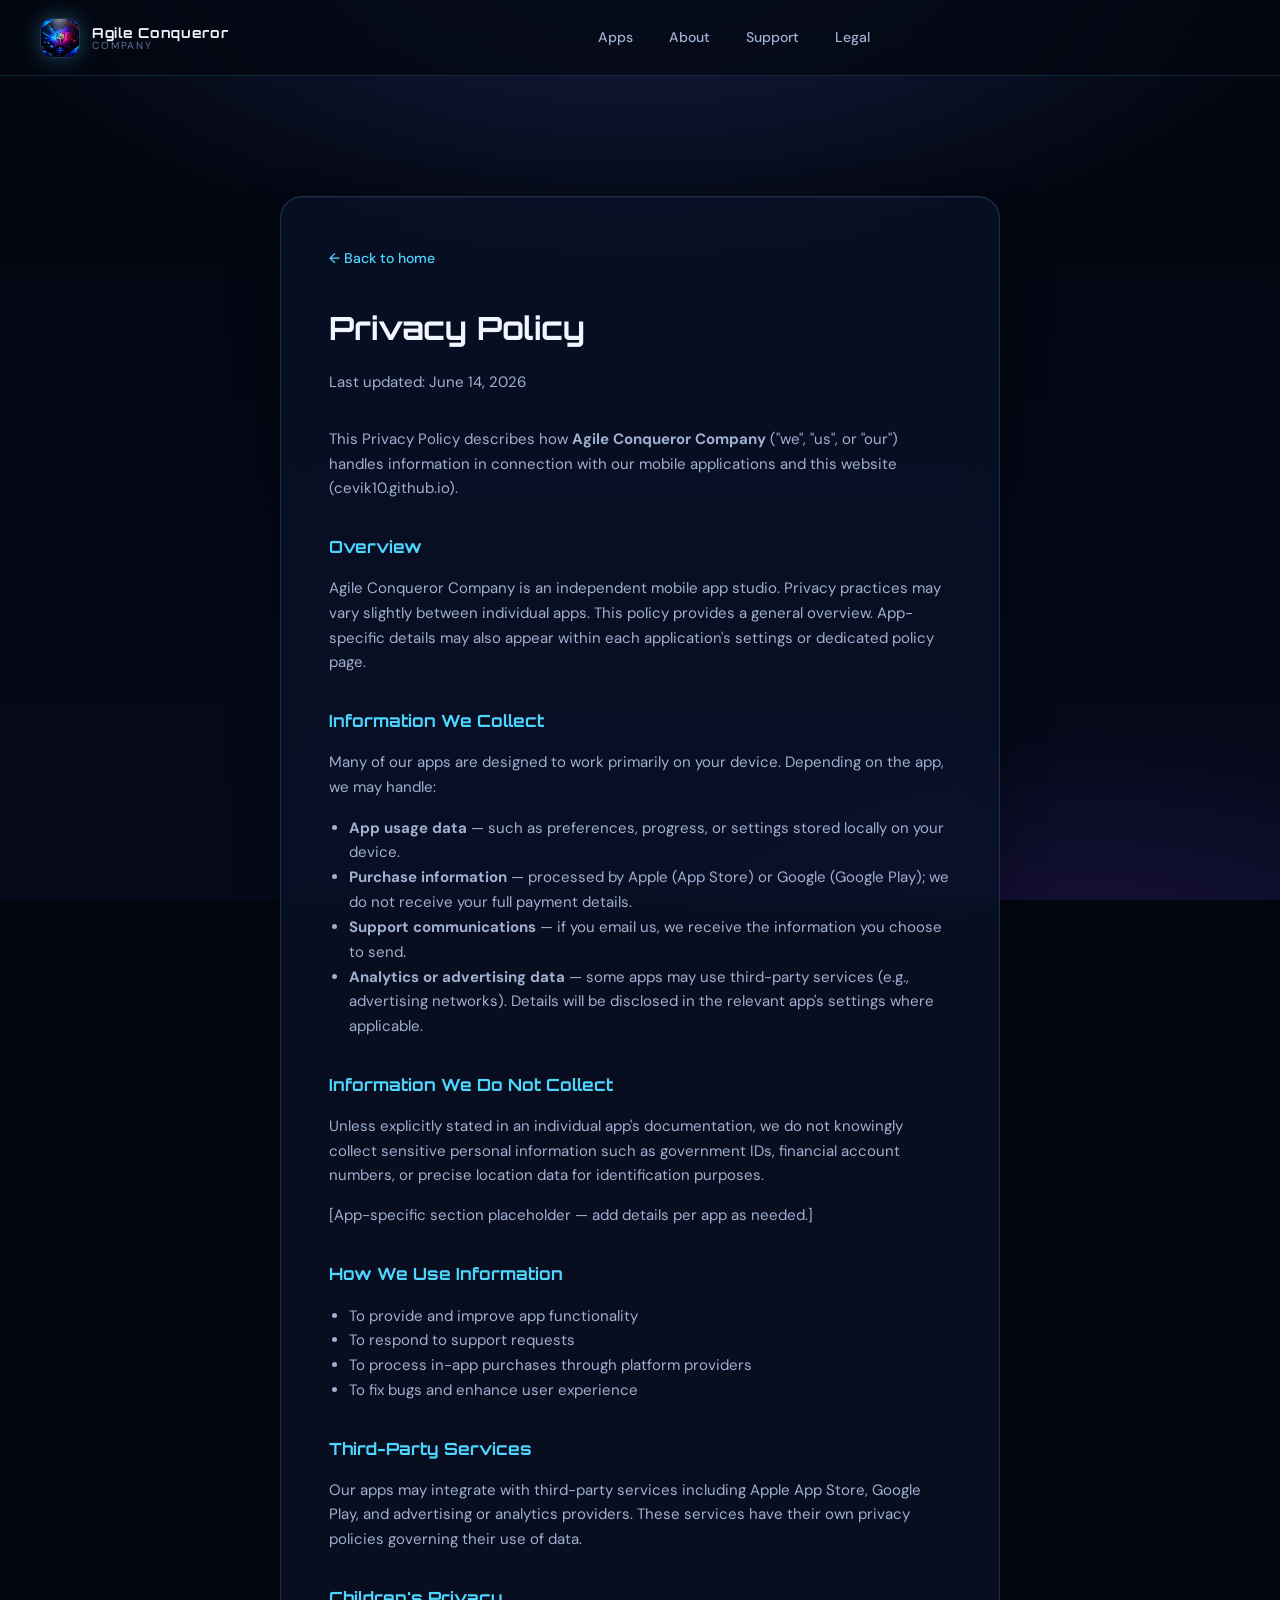
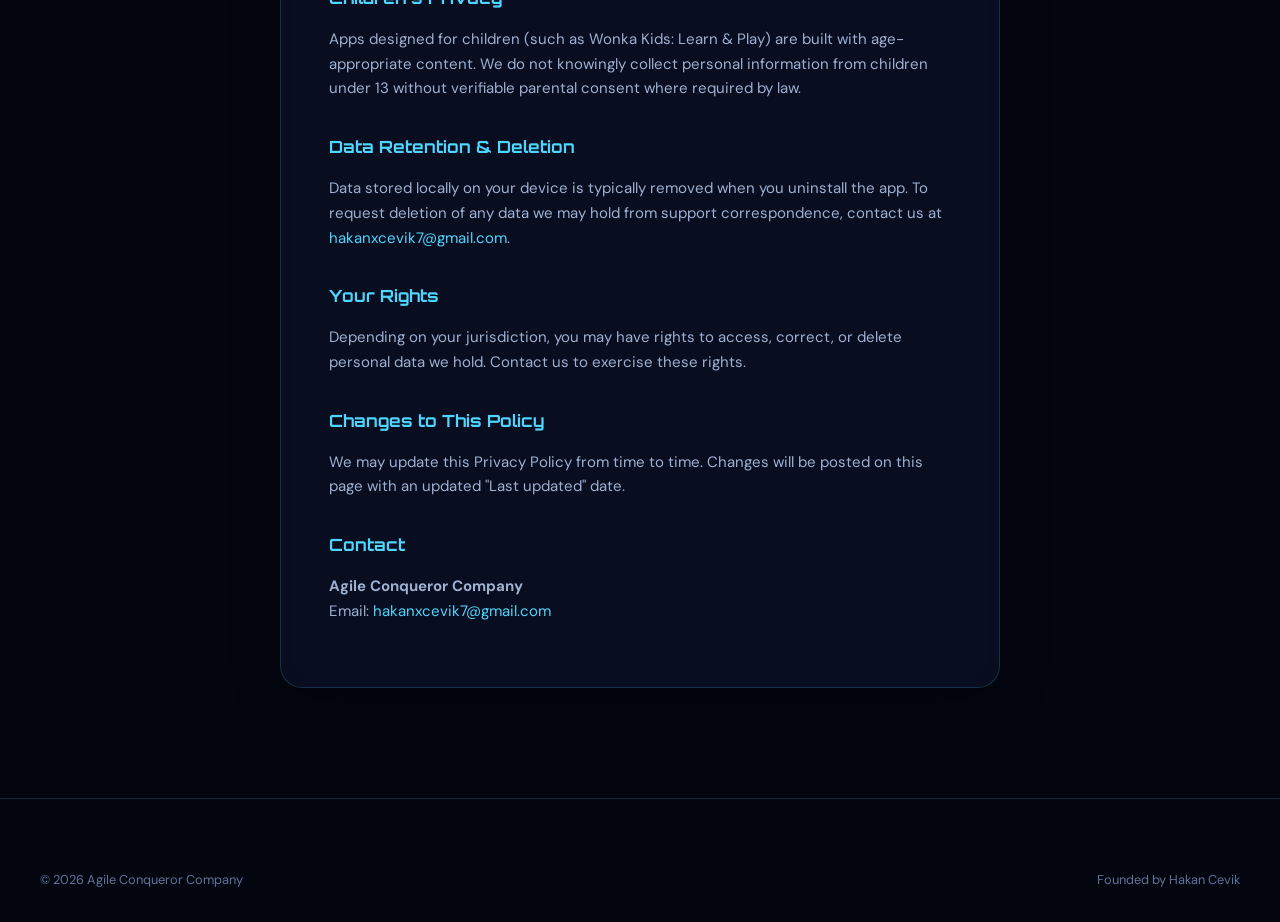
==== commit 657ef9a9: "Prevent blank page: make reveal animations progressive enhancement. Content is now visible by defaul" ====
--- a/privacy.html
+++ b/privacy.html
@@ -1,6 +1,7 @@
 <!DOCTYPE html>
-<html lang="en">
+<html lang="en" class="no-js">
 <head>
+  <script>document.documentElement.className = document.documentElement.className.replace("no-js", "js");</script>
   <meta charset="UTF-8" />
   <meta name="viewport" content="width=device-width, initial-scale=1.0" />
   <title>Privacy Policy — Agile Conqueror Company</title>
--- a/css/styles.css
+++ b/css/styles.css
@@ -1,38 +1,40 @@
-/* Agile Conqueror Company — Constellation Craft v2 */
-
-@import url("https://fonts.googleapis.com/css2?family=DM+Sans:ital,opsz,wght@0,9..40,400;0,9..40,500;0,9..40,600;0,9..40,700&family=Orbitron:wght@500;600;700;800&display=swap");
+/* Agile Conqueror Company — Constellation Craft v3 (Deep Space) */
+
+@import url("https://fonts.googleapis.com/css2?family=DM+Sans:ital,opsz,wght@0,9..40,400;0,9..40,500;0,9..40,600;0,9..40,700&family=Orbitron:wght@500;600;700;800;900&display=swap");
 
 :root {
-  --bg-deep: #050810;
-  --bg-space: #0a1022;
-  --bg-panel: rgba(10, 18, 40, 0.78);
-  --text-primary: #eef3ff;
-  --text-secondary: #9aa8c4;
-  --text-muted: #5f6f8f;
-  --border-glow: rgba(56, 214, 255, 0.22);
-  --focus-ring: #38d6ff;
-
-  --sci-fi: #38d6ff;
-  --sci-fi-gold: #ffd166;
-  --rpg: #9b8cff;
+  --bg-deep: #03060f;
+  --bg-space: #070d1f;
+  --bg-panel: rgba(12, 20, 44, 0.62);
+  --bg-panel-solid: rgba(10, 16, 36, 0.92);
+  --text-primary: #f0f5ff;
+  --text-secondary: #9fb0d0;
+  --text-muted: #62729a;
+  --border-glow: rgba(80, 200, 255, 0.18);
+  --border-strong: rgba(80, 200, 255, 0.4);
+  --focus-ring: #4fd6ff;
+
+  --sci-fi: #4fd6ff;
+  --sci-fi-gold: #ffd071;
+  --rpg: #a78bfa;
   --rpg-gold: #f0c45a;
-  --companion: #c084fc;
-  --puzzle-coral: #ff7b6b;
-  --puzzle-blue: #4ee8d5;
-  --education-amber: #ffb347;
-  --education-sage: #8fd14a;
+  --companion: #c97bff;
+  --puzzle-coral: #ff7a6b;
+  --puzzle-blue: #45e8d8;
+  --education-amber: #ffb84d;
+  --education-sage: #93dd52;
   --kids-pink: #ff9ed8;
-  --kids-mint: #7dffc8;
-  --utility-silver: #a8b4cc;
-  --utility-blue: #6eb6ff;
+  --kids-mint: #74ffc9;
+  --utility-silver: #aab8d4;
+  --utility-blue: #69b4ff;
 
   --font-heading: "Orbitron", sans-serif;
   --font-body: "DM Sans", sans-serif;
-  --radius-panel: 20px;
+  --radius-panel: 22px;
   --radius-btn: 12px;
   --nav-height: 76px;
   --max-width: 1200px;
-  --transition: 0.28s cubic-bezier(0.4, 0, 0.2, 1);
+  --transition: 0.3s cubic-bezier(0.4, 0, 0.2, 1);
 }
 
 *, *::before, *::after { box-sizing: border-box; }
@@ -50,13 +52,15 @@
 }
 
 body.light-mode {
-  --bg-deep: #e8eef9;
-  --bg-space: #d5dff0;
-  --bg-panel: rgba(255, 255, 255, 0.86);
-  --text-primary: #0c1428;
-  --text-secondary: #3d4f6f;
-  --text-muted: #5c6d8a;
-  --border-glow: rgba(20, 120, 200, 0.28);
+  --bg-deep: #eaf0fb;
+  --bg-space: #d7e1f2;
+  --bg-panel: rgba(255, 255, 255, 0.7);
+  --bg-panel-solid: rgba(255, 255, 255, 0.95);
+  --text-primary: #0a1228;
+  --text-secondary: #3a4c6c;
+  --text-muted: #5a6b88;
+  --border-glow: rgba(20, 120, 200, 0.22);
+  --border-strong: rgba(20, 120, 200, 0.4);
 }
 
 img { max-width: 100%; height: auto; display: block; }
@@ -70,287 +74,281 @@
 }
 .skip-link:focus { top: 16px; }
 
-/* Cosmos background */
+/* ===== Cosmic background ===== */
 .cosmos {
   position: fixed; inset: 0; z-index: -3; overflow: hidden;
-  background: radial-gradient(ellipse 120% 80% at 50% -20%, #121e42 0%, var(--bg-deep) 55%);
-}
-
-.starfield {
-  position: absolute; inset: 0;
+  background:
+    radial-gradient(ellipse 100% 70% at 50% -10%, #16234d 0%, transparent 55%),
+    radial-gradient(ellipse 80% 60% at 85% 110%, #1a1240 0%, transparent 50%),
+    linear-gradient(180deg, var(--bg-deep) 0%, #05091a 100%);
+}
+body.light-mode .cosmos {
+  background:
+    radial-gradient(ellipse 100% 70% at 50% -10%, #c3d4f5 0%, transparent 55%),
+    linear-gradient(180deg, var(--bg-deep) 0%, #d7e1f2 100%);
+}
+
+#star-canvas {
+  position: fixed; inset: 0; z-index: -2; width: 100%; height: 100%;
+  pointer-events: none;
+}
+body.light-mode #star-canvas { opacity: 0.35; }
+
+.nebula {
+  position: fixed; border-radius: 50%; filter: blur(90px); z-index: -2;
+  opacity: 0.5; animation: nebula-drift 28s ease-in-out infinite alternate;
+}
+.nebula-1 { width: 50vw; height: 50vw; top: -12%; left: -12%; background: radial-gradient(circle, rgba(79,214,255,.22), transparent 70%); }
+.nebula-2 { width: 42vw; height: 42vw; bottom: -8%; right: -8%; background: radial-gradient(circle, rgba(167,139,250,.2), transparent 70%); animation-delay: -9s; }
+.nebula-3 { width: 30vw; height: 30vw; top: 45%; left: 30%; background: radial-gradient(circle, rgba(255,208,113,.1), transparent 70%); animation-delay: -16s; }
+body.light-mode .nebula { opacity: 0.3; }
+
+@keyframes nebula-drift { to { transform: translate(40px, -25px) scale(1.08); } }
+
+.grid-overlay {
+  position: fixed; inset: 0; z-index: -2; pointer-events: none; opacity: 0.04;
   background-image:
-    radial-gradient(1.2px 1.2px at 7% 12%, rgba(255,255,255,.75), transparent),
-    radial-gradient(1px 1px at 22% 48%, rgba(255,255,255,.45), transparent),
-    radial-gradient(1.5px 1.5px at 41% 22%, rgba(255,255,255,.6), transparent),
-    radial-gradient(1px 1px at 63% 67%, rgba(255,255,255,.4), transparent),
-    radial-gradient(1.2px 1.2px at 78% 18%, rgba(255,255,255,.55), transparent),
-    radial-gradient(1px 1px at 88% 72%, rgba(255,255,255,.35), transparent),
-    radial-gradient(1.5px 1.5px at 15% 82%, rgba(255,255,255,.5), transparent),
-    radial-gradient(1px 1px at 52% 88%, rgba(255,255,255,.3), transparent),
-    radial-gradient(1px 1px at 93% 38%, rgba(255,255,255,.45), transparent);
-  animation: drift 140s linear infinite;
-}
-
-.nebula {
-  position: absolute; border-radius: 50%; filter: blur(80px); opacity: 0.45;
-  animation: nebula-drift 25s ease-in-out infinite alternate;
-}
-.nebula-1 { width: 55vw; height: 55vw; top: -10%; left: -15%; background: radial-gradient(circle, rgba(56,214,255,.18), transparent 70%); }
-.nebula-2 { width: 45vw; height: 45vw; bottom: -5%; right: -10%; background: radial-gradient(circle, rgba(155,140,255,.16), transparent 70%); animation-delay: -8s; }
-.nebula-3 { width: 35vw; height: 35vw; top: 40%; left: 35%; background: radial-gradient(circle, rgba(255,209,102,.08), transparent 70%); animation-delay: -14s; }
-
-.shooting-stars::before,
-.shooting-stars::after {
-  content: ""; position: absolute; width: 120px; height: 2px;
-  background: linear-gradient(90deg, rgba(255,255,255,.8), transparent);
-  border-radius: 2px; opacity: 0;
-  animation: shoot 8s ease-in-out infinite;
-}
-.shooting-stars::before { top: 18%; left: 10%; transform: rotate(-18deg); }
-.shooting-stars::after { top: 42%; left: 65%; transform: rotate(-12deg); animation-delay: 4.5s; }
-
-@keyframes drift { to { transform: translateY(-50px); } }
-@keyframes nebula-drift { to { transform: translate(30px, -20px) scale(1.05); } }
-@keyframes shoot {
-  0%, 80%, 100% { opacity: 0; transform: translateX(0) rotate(-18deg); }
-  82% { opacity: 1; }
-  90% { opacity: 0; transform: translateX(280px) rotate(-18deg); }
+    linear-gradient(rgba(79,214,255,.5) 1px, transparent 1px),
+    linear-gradient(90deg, rgba(79,214,255,.5) 1px, transparent 1px);
+  background-size: 60px 60px;
+  mask-image: radial-gradient(ellipse 80% 80% at 50% 30%, #000 0%, transparent 75%);
+  -webkit-mask-image: radial-gradient(ellipse 80% 80% at 50% 30%, #000 0%, transparent 75%);
 }
 
 .container { width: min(100% - 40px, var(--max-width)); margin-inline: auto; }
-.section { padding: 96px 0; }
-.section--tight { padding-top: 48px; }
+.section { padding: 100px 0; position: relative; }
+.section--tight { padding-top: 40px; }
 
 .section-label {
-  font-family: var(--font-heading); font-size: 0.72rem;
-  letter-spacing: 0.28em; text-transform: uppercase;
-  color: var(--sci-fi); margin-bottom: 12px;
-}
+  display: inline-flex; align-items: center; gap: 8px;
+  font-family: var(--font-heading); font-size: 0.7rem;
+  letter-spacing: 0.3em; text-transform: uppercase;
+  color: var(--sci-fi); margin-bottom: 14px;
+}
+.section-label::before { content: "◈"; font-size: 0.6rem; opacity: 0.7; }
+
 .section-title {
-  font-family: var(--font-heading); font-size: clamp(1.8rem, 4vw, 2.6rem);
-  font-weight: 700; line-height: 1.15; margin: 0 0 20px;
-}
-.section-lead { font-size: 1.1rem; color: var(--text-secondary); max-width: 620px; margin: 0 0 40px; }
-
-/* Header */
+  font-family: var(--font-heading); font-size: clamp(1.8rem, 4vw, 2.7rem);
+  font-weight: 800; line-height: 1.12; margin: 0 0 20px; letter-spacing: -0.01em;
+}
+.section-lead { font-size: 1.1rem; color: var(--text-secondary); max-width: 620px; margin: 0 0 42px; }
+
+/* ===== Header ===== */
 .site-header {
   position: sticky; top: 0; z-index: 1000; height: var(--nav-height);
-  background: rgba(5, 8, 16, 0.82); backdrop-filter: blur(18px);
+  background: rgba(3, 6, 15, 0.7); backdrop-filter: blur(20px);
   border-bottom: 1px solid var(--border-glow);
 }
-body.light-mode .site-header { background: rgba(232, 238, 249, 0.9); }
+body.light-mode .site-header { background: rgba(234, 240, 251, 0.85); }
 
 .nav-inner { display: flex; align-items: center; justify-content: space-between; height: var(--nav-height); gap: 20px; }
-
 .brand { display: flex; align-items: center; gap: 12px; color: var(--text-primary); }
 .brand:hover { color: var(--sci-fi); }
-.brand-logo { border-radius: 12px; box-shadow: 0 0 20px rgba(56,214,255,.25); }
+.brand-logo { border-radius: 12px; box-shadow: 0 0 22px rgba(79,214,255,.3); border: 1px solid rgba(79,214,255,.25); }
 .brand-text { display: flex; flex-direction: column; line-height: 1.1; }
-.brand-name { font-family: var(--font-heading); font-size: 0.88rem; font-weight: 700; letter-spacing: 0.06em; }
-.brand-sub { font-size: 0.68rem; color: var(--text-muted); letter-spacing: 0.14em; text-transform: uppercase; }
-
-.nav-links { display: flex; align-items: center; gap: 6px; list-style: none; margin: 0; padding: 0; }
+.brand-name { font-family: var(--font-heading); font-size: 0.86rem; font-weight: 700; letter-spacing: 0.05em; }
+.brand-sub { font-size: 0.64rem; color: var(--text-muted); letter-spacing: 0.18em; text-transform: uppercase; }
+
+.nav-links { display: flex; align-items: center; gap: 4px; list-style: none; margin: 0; padding: 0; }
 .nav-links a {
-  display: block; padding: 8px 14px; color: var(--text-secondary);
-  font-size: 0.88rem; font-weight: 500; border-radius: 8px;
+  display: block; padding: 8px 16px; color: var(--text-secondary);
+  font-size: 0.88rem; font-weight: 500; border-radius: 999px;
   transition: color var(--transition), background var(--transition);
 }
-.nav-links a:hover, .nav-links a:focus-visible { color: var(--text-primary); background: rgba(56,214,255,.08); }
+.nav-links a:hover, .nav-links a:focus-visible { color: var(--text-primary); background: rgba(79,214,255,.1); }
 
 .nav-actions { display: flex; align-items: center; gap: 8px; }
 .icon-btn {
   display: grid; place-items: center; width: 40px; height: 40px;
-  border: 1px solid var(--border-glow); border-radius: 10px;
+  border: 1px solid var(--border-glow); border-radius: 11px;
   background: var(--bg-panel); color: var(--text-secondary); cursor: pointer;
+  transition: all var(--transition);
 }
 .icon-btn:hover, .icon-btn:focus-visible { border-color: var(--sci-fi); color: var(--sci-fi); outline: none; }
 .menu-toggle { display: none; }
 
-/* Panels & buttons */
+/* ===== Panels & buttons ===== */
 .panel {
   background: var(--bg-panel); border: 1px solid var(--border-glow);
-  border-radius: var(--radius-panel); backdrop-filter: blur(14px);
-  box-shadow: inset 0 1px 0 rgba(255,255,255,.05), 0 12px 40px rgba(0,0,0,.28);
+  border-radius: var(--radius-panel); backdrop-filter: blur(16px);
+  box-shadow: inset 0 1px 0 rgba(255,255,255,.06), 0 16px 48px rgba(0,0,0,.32);
   position: relative; overflow: hidden;
-}
-.panel::after {
-  content: ""; position: absolute; inset: 0; pointer-events: none;
-  background: repeating-linear-gradient(0deg, transparent, transparent 3px, rgba(56,214,255,.015) 3px, rgba(56,214,255,.015) 6px);
 }
 
 .btn {
   display: inline-flex; align-items: center; justify-content: center; gap: 8px;
-  padding: 14px 26px; font-family: var(--font-body); font-size: 0.92rem; font-weight: 600;
+  padding: 14px 28px; font-family: var(--font-body); font-size: 0.92rem; font-weight: 600;
   border-radius: var(--radius-btn); border: none; cursor: pointer;
   transition: transform var(--transition), box-shadow var(--transition); text-decoration: none;
 }
 .btn:focus-visible { outline: 2px solid var(--focus-ring); outline-offset: 3px; }
-
 .btn-primary {
-  background: linear-gradient(135deg, var(--sci-fi), #1ea8d4);
-  color: #041018; box-shadow: 0 0 28px rgba(56,214,255,.35);
-}
-.btn-primary:hover { transform: translateY(-2px); box-shadow: 0 0 40px rgba(56,214,255,.5); color: #041018; }
-
-.btn-secondary {
-  background: rgba(255,255,255,.04); color: var(--text-primary);
-  border: 1px solid var(--border-glow);
-}
-.btn-secondary:hover { border-color: var(--sci-fi); color: var(--sci-fi); transform: translateY(-2px); }
-
-.btn-sm { padding: 8px 14px; font-size: 0.8rem; }
+  background: linear-gradient(135deg, var(--sci-fi), #2a9fd6);
+  color: #021016; box-shadow: 0 0 30px rgba(79,214,255,.4);
+}
+.btn-primary:hover { transform: translateY(-3px); box-shadow: 0 0 44px rgba(79,214,255,.6); color: #021016; }
+.btn-secondary { background: rgba(255,255,255,.05); color: var(--text-primary); border: 1px solid var(--border-strong); }
+.btn-secondary:hover { border-color: var(--sci-fi); color: var(--sci-fi); transform: translateY(-3px); background: rgba(79,214,255,.08); }
 .btn-store {
-  padding: 9px 14px; font-size: 0.78rem; border-radius: 9px;
+  padding: 9px 15px; font-size: 0.78rem; border-radius: 10px;
   background: rgba(255,255,255,.05); border: 1px solid var(--border-glow); color: var(--text-primary);
 }
-.btn-store:hover { border-color: var(--sci-fi); color: var(--sci-fi); }
+.btn-store:hover { border-color: var(--sci-fi); color: var(--sci-fi); transform: translateY(-1px); }
 .btn-store.disabled { opacity: .4; pointer-events: none; }
 
-/* Hero */
+/* ===== Hero ===== */
 .hero {
-  position: relative; min-height: 92vh; display: flex; align-items: center;
-  padding: 40px 0 80px; overflow: hidden;
-}
-
-.hero-cover-wrap {
-  position: absolute; inset: 0; z-index: 0;
-}
-.hero-cover-img {
-  width: 100%; height: 100%; object-fit: cover; object-position: center 30%;
-  transform: scale(1.08); will-change: transform;
-}
-.hero-cover-vignette {
-  position: absolute; inset: 0;
+  position: relative; min-height: 100vh; display: flex; align-items: center;
+  padding: 60px 0; overflow: hidden;
+}
+.hero-glow {
+  position: absolute; width: 60vw; height: 60vw; max-width: 800px; max-height: 800px;
+  top: 50%; left: 60%; transform: translate(-50%, -50%);
+  background: radial-gradient(circle, rgba(79,214,255,.12), transparent 65%);
+  pointer-events: none; z-index: 0;
+}
+.hero-aurora {
+  position: absolute; top: -20%; left: -10%; right: -10%; height: 70%;
+  pointer-events: none; z-index: 0; opacity: 0.55; filter: blur(60px);
   background:
-    linear-gradient(180deg, rgba(5,8,16,.55) 0%, rgba(5,8,16,.82) 55%, var(--bg-deep) 100%),
-    linear-gradient(90deg, rgba(5,8,16,.9) 0%, transparent 35%, transparent 65%, rgba(5,8,16,.75) 100%);
-}
-.hero-scanlines {
-  position: absolute; inset: 0; opacity: .04; pointer-events: none;
-  background: repeating-linear-gradient(0deg, transparent, transparent 2px, #fff 2px, #fff 4px);
-}
+    radial-gradient(40% 60% at 20% 40%, rgba(79,214,255,.35), transparent 70%),
+    radial-gradient(35% 55% at 55% 30%, rgba(167,139,250,.28), transparent 70%),
+    radial-gradient(40% 60% at 85% 55%, rgba(255,158,216,.2), transparent 70%);
+  background-size: 200% 200%;
+  animation: aurora 18s ease-in-out infinite alternate;
+}
+body.light-mode .hero-aurora { opacity: 0.4; }
+@keyframes aurora {
+  0% { background-position: 0% 50%; transform: translateY(0); }
+  100% { background-position: 100% 50%; transform: translateY(20px); }
+}
+
+.hero-eyebrow {
+  display: inline-flex; align-items: center; gap: 9px;
+  font-family: var(--font-heading); font-size: 0.72rem; font-weight: 500;
+  letter-spacing: 0.16em; text-transform: uppercase; color: var(--text-secondary);
+  margin: 0 0 16px; padding: 6px 14px; border-radius: 999px;
+  background: rgba(79,214,255,.07); border: 1px solid var(--border-glow); width: fit-content;
+}
+.hero-eyebrow-dot {
+  width: 7px; height: 7px; border-radius: 50%; background: var(--sci-fi);
+  box-shadow: 0 0 10px var(--sci-fi); animation: blink 2.4s ease-in-out infinite;
+}
+@keyframes blink { 0%, 100% { opacity: 1; } 50% { opacity: 0.3; } }
 
 .hero-layout {
-  position: relative; z-index: 1;
-  display: grid; grid-template-columns: 1.05fr 0.95fr; gap: 48px; align-items: center;
-}
-
-.hero-studio-badge {
-  display: flex; align-items: center; gap: 16px; margin-bottom: 28px;
-}
-.hero-studio-badge img {
-  border-radius: 16px; box-shadow: 0 0 32px rgba(56,214,255,.35);
-  border: 2px solid rgba(56,214,255,.3);
-}
-.hero-tagline {
-  font-family: var(--font-heading); font-size: 0.82rem;
-  letter-spacing: 0.18em; color: var(--sci-fi); margin: 0 0 4px;
-}
-.hero-motto-inline { margin: 0; font-size: 0.88rem; color: var(--sci-fi-gold); font-style: italic; }
-
-.hero-title { margin: 0 0 20px; }
+  position: relative; z-index: 2;
+  display: grid; grid-template-columns: 1.02fr 0.98fr; gap: 40px; align-items: center;
+}
+
+.hero-studio-badge { display: inline-flex; align-items: center; gap: 14px; margin-bottom: 26px;
+  padding: 8px 16px 8px 8px; border-radius: 999px;
+  background: rgba(12,20,44,.6); border: 1px solid var(--border-glow); backdrop-filter: blur(10px);
+}
+.hero-studio-badge img { border-radius: 12px; box-shadow: 0 0 24px rgba(79,214,255,.35); border: 1px solid rgba(79,214,255,.3); }
+.hero-tagline { font-family: var(--font-heading); font-size: 0.78rem; letter-spacing: 0.16em; color: var(--text-primary); margin: 0; }
+.hero-motto-inline { margin: 2px 0 0; font-size: 0.8rem; color: var(--sci-fi-gold); font-style: italic; }
+
+.hero-title { margin: 0 0 22px; }
 .hero-title-line {
   display: block; font-family: var(--font-heading);
-  font-size: clamp(2rem, 5.5vw, 3.4rem); font-weight: 800; line-height: 1.08;
+  font-size: clamp(2.1rem, 5.6vw, 3.7rem); font-weight: 900; line-height: 1.06; letter-spacing: -0.02em;
 }
 .hero-title-line.accent {
-  background: linear-gradient(135deg, var(--sci-fi), var(--sci-fi-gold));
+  background: linear-gradient(120deg, var(--sci-fi) 0%, var(--sci-fi-gold) 45%, #ff9ed8 75%, var(--sci-fi) 100%);
+  background-size: 250% 100%;
   -webkit-background-clip: text; background-clip: text; color: transparent;
-}
-
-.hero-subtitle { font-size: 1.08rem; color: var(--text-secondary); max-width: 540px; margin: 0 0 28px; }
-.hero-cta { display: flex; flex-wrap: wrap; gap: 14px; margin-bottom: 28px; }
-
-.featured-strip {
-  display: flex; flex-wrap: wrap; gap: 10px;
-}
-.featured-chip {
-  display: inline-flex; align-items: center; gap: 8px;
-  padding: 8px 14px 8px 8px; border-radius: 999px;
-  background: rgba(10,18,40,.7); border: 1px solid var(--border-glow);
-  color: var(--text-secondary); font-size: 0.78rem; font-weight: 500;
-  backdrop-filter: blur(8px); transition: all var(--transition);
-}
-.featured-chip img { border-radius: 8px; width: 32px; height: 32px; object-fit: cover; }
-.featured-chip:hover { border-color: var(--sci-fi); color: var(--sci-fi); transform: translateY(-2px); }
-.chip-soon { font-style: normal; font-size: 0.65rem; color: var(--rpg-gold); font-weight: 700; letter-spacing: .06em; }
+  animation: shimmer 8s ease-in-out infinite;
+}
+@keyframes shimmer { 0%, 100% { background-position: 0% 50%; } 50% { background-position: 100% 50%; } }
+.hero-subtitle { font-size: 1.1rem; color: var(--text-secondary); max-width: 540px; margin: 0 0 30px; }
+.hero-cta { display: flex; flex-wrap: wrap; gap: 14px; margin-bottom: 30px; }
+
+.hero-stats { display: flex; gap: 28px; flex-wrap: wrap; }
+.hero-stat { display: flex; flex-direction: column; }
+.hero-stat-num { font-family: var(--font-heading); font-size: 1.5rem; font-weight: 800; color: var(--sci-fi); line-height: 1; }
+.hero-stat-label { font-size: 0.74rem; color: var(--text-muted); text-transform: uppercase; letter-spacing: 0.1em; margin-top: 4px; }
 
 /* Orbit stage */
-.hero-orbit-stage {
-  position: relative; width: min(100%, 440px); aspect-ratio: 1; margin-inline: auto;
-}
-
+.hero-orbit-stage { position: relative; width: min(100%, 480px); aspect-ratio: 1; margin-inline: auto; }
+.orbit-halo {
+  position: absolute; inset: 18%; border-radius: 50%; z-index: 0;
+  background: radial-gradient(circle, rgba(79,214,255,.22), rgba(167,139,250,.1) 55%, transparent 72%);
+  animation: halo-breathe 6s ease-in-out infinite;
+}
+@keyframes halo-breathe { 0%, 100% { transform: scale(.92); opacity: .7; } 50% { transform: scale(1.06); opacity: 1; } }
 .orbit-rings { position: absolute; inset: 0; display: grid; place-items: center; }
 .orbit-ring-outer, .orbit-ring-mid, .orbit-ring-inner {
-  position: absolute; border-radius: 50%; border: 1px solid rgba(56,214,255,.12);
-}
-.orbit-ring-outer { inset: 2%; animation: spin 80s linear infinite; }
-.orbit-ring-mid { inset: 18%; border-style: dashed; animation: spin 50s linear infinite reverse; }
-.orbit-ring-inner { inset: 34%; border-color: rgba(255,209,102,.15); animation: spin 35s linear infinite; }
+  position: absolute; border-radius: 50%; border: 1px solid rgba(79,214,255,.14);
+}
+.orbit-ring-outer { inset: 0; animation: spin 90s linear infinite; }
+.orbit-ring-mid { inset: 16%; border-style: dashed; border-color: rgba(167,139,250,.16); animation: spin 60s linear infinite reverse; }
+.orbit-ring-inner { inset: 33%; border-color: rgba(255,208,113,.18); animation: spin 40s linear infinite; }
+
+.orbit-planet {
+  position: absolute; width: 70px; height: 70px; border-radius: 50%;
+  bottom: 8%; right: 6%; z-index: 1;
+  background: radial-gradient(circle at 32% 28%, #ffd071, #ff8a5c 45%, #7a2f6e 100%);
+  box-shadow: 0 0 40px rgba(255,138,92,.4), inset -8px -8px 18px rgba(0,0,0,.45);
+  animation: float-orbit 7s ease-in-out infinite;
+}
+.orbit-planet::after {
+  content: ""; position: absolute; inset: -8px -22px; border-radius: 50%;
+  border: 2px solid rgba(255,208,113,.3); transform: rotate(-22deg);
+}
 
 .orbit-core {
-  position: absolute; inset: 0; margin: auto; width: 110px; height: 110px;
-  display: grid; place-items: center; z-index: 2;
+  position: absolute; inset: 0; margin: auto; width: 118px; height: 118px;
+  display: grid; place-items: center; z-index: 4;
 }
 .orbit-core img {
-  border-radius: 24px; border: 2px solid rgba(56,214,255,.4);
-  box-shadow: 0 0 40px rgba(56,214,255,.4); position: relative; z-index: 1;
+  width: 100px; height: 100px; border-radius: 26px; border: 2px solid rgba(79,214,255,.45);
+  box-shadow: 0 0 50px rgba(79,214,255,.45); position: relative; z-index: 1;
 }
 .orbit-core-pulse {
-  position: absolute; inset: -12px; border-radius: 50%;
-  border: 2px solid rgba(56,214,255,.25);
-  animation: pulse-ring 3s ease-out infinite;
-}
-
-.orbit-ring { position: absolute; inset: 0; }
+  position: absolute; inset: -10px; border-radius: 50%;
+  border: 2px solid rgba(79,214,255,.3); animation: pulse-ring 3.2s ease-out infinite;
+}
+.orbit-core-pulse--2 { animation-delay: 1.6s; }
+
+.orbit-ring { position: absolute; inset: 0; z-index: 3; }
 .orbit-app {
-  position: absolute; width: 58px; height: 58px; transform: translate(-50%, -50%);
-  z-index: 3; border-radius: 16px; overflow: hidden;
-  border: 2px solid rgba(56,214,255,.35);
-  box-shadow: 0 8px 24px rgba(0,0,0,.45), 0 0 20px rgba(56,214,255,.2);
-  animation: float-orbit 5s ease-in-out infinite;
-  transition: transform var(--transition), box-shadow var(--transition);
-}
-.orbit-app img { width: 100%; height: 100%; object-fit: cover; }
-.orbit-app:hover { transform: translate(-50%, -50%) scale(1.12); box-shadow: 0 0 32px rgba(56,214,255,.5); z-index: 5; }
-.orbit-glow {
-  position: absolute; inset: 0; background: radial-gradient(circle at 30% 20%, rgba(255,255,255,.2), transparent 55%);
-  pointer-events: none;
-}
-
-.hud-readout {
-  position: absolute; font-family: var(--font-heading); font-size: 0.62rem;
-  letter-spacing: 0.2em; color: rgba(56,214,255,.45); z-index: 1;
-}
-.hud-readout--tl { top: 4%; left: 0; }
-.hud-readout--br { bottom: 4%; right: 0; }
+  position: absolute; width: 60px; height: 60px; transform: translate(-50%, -50%);
+  border-radius: 17px; overflow: visible;
+  animation: float-orbit 5.5s ease-in-out infinite;
+  transition: transform var(--transition);
+}
+.orbit-app img {
+  width: 100%; height: 100%; object-fit: cover; border-radius: 17px;
+  border: 2px solid rgba(255,255,255,.18);
+  box-shadow: 0 8px 26px rgba(0,0,0,.5), 0 0 22px rgba(79,214,255,.22);
+}
+.orbit-app:hover { transform: translate(-50%, -50%) scale(1.18); z-index: 9; }
+.orbit-app:hover img { box-shadow: 0 0 34px rgba(79,214,255,.6); }
 
 @keyframes spin { to { transform: rotate(360deg); } }
-@keyframes pulse-ring {
-  0% { transform: scale(.9); opacity: .8; }
-  100% { transform: scale(1.35); opacity: 0; }
-}
-@keyframes float-orbit {
-  0%, 100% { margin-top: 0; }
-  50% { margin-top: -10px; }
-}
-
-/* Story */
-.story-panel--wide {
-  display: grid; grid-template-columns: 1fr 1.2fr; gap: 0; padding: 0;
-}
-.story-visual { position: relative; min-height: 280px; overflow: hidden; }
-.story-visual img { width: 100%; height: 100%; object-fit: cover; }
-.story-visual::after {
-  content: ""; position: absolute; inset: 0;
-  background: linear-gradient(90deg, transparent 40%, var(--bg-panel) 100%);
-}
-.story-text { padding: 40px; }
-.story-text p { color: var(--text-secondary); margin: 0 0 16px; }
+@keyframes pulse-ring { 0% { transform: scale(.85); opacity: .85; } 100% { transform: scale(1.4); opacity: 0; } }
+@keyframes float-orbit { 0%, 100% { margin-top: 0; } 50% { margin-top: -10px; } }
+
+.scroll-cue {
+  position: absolute; bottom: 26px; left: 50%; transform: translateX(-50%);
+  z-index: 2; display: flex; flex-direction: column; align-items: center; gap: 8px;
+  color: var(--text-muted); font-size: 0.68rem; letter-spacing: 0.2em; text-transform: uppercase;
+}
+.scroll-cue-line { width: 1px; height: 36px; background: linear-gradient(var(--sci-fi), transparent); animation: cue 2s ease-in-out infinite; }
+@keyframes cue { 0%, 100% { opacity: .3; transform: scaleY(.6); } 50% { opacity: 1; transform: scaleY(1); } }
+
+/* ===== Story ===== */
+.story-panel { padding: 48px; display: grid; grid-template-columns: auto 1fr; gap: 36px; align-items: center; }
+.story-orb {
+  width: 130px; height: 130px; border-radius: 28px; flex-shrink: 0;
+  box-shadow: 0 0 50px rgba(79,214,255,.3); border: 2px solid rgba(79,214,255,.3);
+}
+.story-text p { color: var(--text-secondary); margin: 0 0 16px; font-size: 1.04rem; }
 .story-text p:last-child { margin-bottom: 0; }
 
-/* Apps grid */
-.filter-bar { display: flex; flex-wrap: wrap; gap: 10px; margin-bottom: 36px; }
+/* ===== Apps grid ===== */
+.filter-bar { display: flex; flex-wrap: wrap; gap: 10px; margin-bottom: 40px; }
 .filter-btn {
   padding: 9px 18px; font-family: var(--font-body); font-size: 0.84rem; font-weight: 500;
   color: var(--text-secondary); background: var(--bg-panel);
@@ -358,15 +356,21 @@
   transition: all var(--transition);
 }
 .filter-btn:hover, .filter-btn:focus-visible { border-color: var(--sci-fi); color: var(--sci-fi); outline: none; }
-.filter-btn.active { background: rgba(56,214,255,.12); border-color: var(--sci-fi); color: var(--sci-fi); }
-
-.apps-grid {
-  display: grid; grid-template-columns: repeat(auto-fill, minmax(300px, 1fr)); gap: 28px;
-}
-
-.app-card { padding: 0; transition: transform var(--transition), box-shadow var(--transition); }
+.filter-btn.active { background: var(--sci-fi); border-color: var(--sci-fi); color: #021016; font-weight: 600; }
+
+.apps-grid { display: grid; grid-template-columns: repeat(auto-fill, minmax(310px, 1fr)); gap: 26px; }
+
+.app-card {
+  padding: 0; transition: transform var(--transition), box-shadow var(--transition), border-color var(--transition);
+  display: flex; flex-direction: column;
+}
 .app-card.hidden { display: none; }
-.app-card:hover { transform: translateY(-8px); box-shadow: 0 20px 50px rgba(0,0,0,.35); }
+.app-card::before {
+  content: ""; position: absolute; inset: 0; z-index: 0; opacity: 0; transition: opacity var(--transition);
+  background: radial-gradient(circle at 50% 0%, color-mix(in srgb, var(--card-accent, var(--sci-fi)) 18%, transparent), transparent 60%);
+}
+.app-card:hover { transform: translateY(-10px); border-color: var(--card-accent, var(--sci-fi)); box-shadow: 0 24px 60px rgba(0,0,0,.4), 0 0 30px color-mix(in srgb, var(--card-accent, var(--sci-fi)) 18%, transparent); }
+.app-card:hover::before { opacity: 1; }
 
 .app-card[data-accent="sci-fi"] { --card-accent: var(--sci-fi); }
 .app-card[data-accent="rpg"] { --card-accent: var(--rpg-gold); }
@@ -376,129 +380,116 @@
 .app-card[data-accent="kids"] { --card-accent: var(--kids-pink); }
 .app-card[data-accent="utility"] { --card-accent: var(--utility-blue); }
 
-.app-card-visual {
-  position: relative; height: 180px; overflow: hidden;
-  border-radius: var(--radius-panel) var(--radius-panel) 0 0;
-}
-.app-card-visual--icon-only { height: 160px; display: grid; place-items: center; }
-.app-screenshot { width: 100%; height: 100%; object-fit: cover; object-position: top center; }
-.app-visual-overlay {
-  position: absolute; inset: 0;
-  background: linear-gradient(180deg, transparent 30%, rgba(5,8,16,.85) 100%);
-}
-.app-visual-fallback {
-  position: absolute; inset: 0;
-  background: radial-gradient(ellipse at center, color-mix(in srgb, var(--card-accent, var(--sci-fi)) 20%, transparent), var(--bg-deep));
-}
-.app-icon-img {
-  position: absolute; bottom: -28px; left: 24px; width: 72px; height: 72px;
-  border-radius: 18px; border: 3px solid rgba(255,255,255,.15);
-  box-shadow: 0 12px 28px rgba(0,0,0,.4); z-index: 2; object-fit: cover;
-}
-.app-icon-img--large { position: relative; bottom: auto; left: auto; width: 96px; height: 96px; }
-
-.app-card-body { padding: 44px 24px 24px; }
+/* Card header — icon forward */
+.app-card-head {
+  position: relative; z-index: 1; padding: 26px 24px 18px;
+  display: flex; align-items: center; gap: 16px;
+  border-bottom: 1px solid var(--border-glow);
+}
+.app-card-head::after {
+  content: ""; position: absolute; inset: 0; z-index: -1; opacity: 0.5;
+  background: linear-gradient(135deg, color-mix(in srgb, var(--card-accent, var(--sci-fi)) 14%, transparent), transparent 70%);
+}
+.app-icon-big {
+  width: 76px; height: 76px; border-radius: 20px; flex-shrink: 0; object-fit: cover;
+  border: 2px solid color-mix(in srgb, var(--card-accent, var(--sci-fi)) 45%, transparent);
+  box-shadow: 0 10px 26px rgba(0,0,0,.45), 0 0 24px color-mix(in srgb, var(--card-accent, var(--sci-fi)) 30%, transparent);
+}
+.app-head-text { min-width: 0; }
 .app-badge {
-  display: inline-block; padding: 4px 10px; font-size: 0.68rem; font-weight: 700;
-  letter-spacing: 0.06em; text-transform: uppercase; border-radius: 999px;
-  background: color-mix(in srgb, var(--card-accent, var(--sci-fi)) 14%, transparent);
+  display: inline-block; padding: 3px 10px; font-size: 0.64rem; font-weight: 700;
+  letter-spacing: 0.07em; text-transform: uppercase; border-radius: 999px;
+  background: color-mix(in srgb, var(--card-accent, var(--sci-fi)) 16%, transparent);
   color: var(--card-accent, var(--sci-fi));
-  border: 1px solid color-mix(in srgb, var(--card-accent, var(--sci-fi)) 28%, transparent);
-  margin-bottom: 8px;
+  border: 1px solid color-mix(in srgb, var(--card-accent, var(--sci-fi)) 32%, transparent);
+  margin-bottom: 7px;
 }
 .coming-soon-badge {
-  display: inline-block; margin-left: 8px; padding: 4px 10px; font-size: 0.68rem;
+  display: inline-block; margin-left: 6px; padding: 3px 9px; font-size: 0.62rem;
   font-weight: 700; letter-spacing: 0.08em; text-transform: uppercase; border-radius: 6px;
-  background: rgba(240,196,90,.12); color: var(--rpg-gold); border: 1px solid rgba(240,196,90,.3);
-}
-.app-name { font-family: var(--font-heading); font-size: 1rem; font-weight: 600; margin: 0 0 6px; }
-.app-hook { font-size: 0.88rem; color: var(--text-secondary); margin: 0 0 8px; }
-.app-desc { font-size: 0.84rem; color: var(--text-muted); margin: 0 0 16px; }
+  background: rgba(240,196,90,.14); color: var(--rpg-gold); border: 1px solid rgba(240,196,90,.3);
+}
+.app-name { font-family: var(--font-heading); font-size: 0.98rem; font-weight: 600; margin: 0; line-height: 1.25; }
+
+/* Card screenshot */
+.app-shot-wrap { position: relative; z-index: 1; height: 150px; overflow: hidden; }
+.app-shot { width: 100%; height: 100%; object-fit: cover; object-position: top center; transition: transform 0.5s ease; }
+.app-card:hover .app-shot { transform: scale(1.06); }
+.app-shot-fade { position: absolute; inset: 0; background: linear-gradient(180deg, transparent 40%, var(--bg-panel-solid) 100%); }
+.app-shot-wrap--empty {
+  display: grid; place-items: center;
+  background: radial-gradient(ellipse at center, color-mix(in srgb, var(--card-accent, var(--sci-fi)) 16%, transparent), transparent 70%);
+}
+.app-shot-wrap--empty .app-icon-ghost { width: 84px; height: 84px; border-radius: 22px; opacity: 0.9; box-shadow: 0 0 30px color-mix(in srgb, var(--card-accent, var(--sci-fi)) 30%, transparent); }
+
+.app-card-body { position: relative; z-index: 1; padding: 18px 24px 24px; display: flex; flex-direction: column; flex: 1; }
+.app-hook { font-size: 0.88rem; color: var(--text-secondary); margin: 0 0 8px; font-weight: 500; }
+.app-desc { font-size: 0.83rem; color: var(--text-muted); margin: 0 0 18px; flex: 1; }
 .app-actions { display: flex; flex-wrap: wrap; gap: 8px; }
-.unofficial-note { font-size: 0.72rem; color: var(--text-muted); margin-top: 12px; font-style: italic; }
-
-/* About */
-.about-grid { display: grid; grid-template-columns: 1fr 1fr; gap: 40px; align-items: start; }
+.unofficial-note { font-size: 0.7rem; color: var(--text-muted); margin: 12px 0 0; font-style: italic; }
+
+/* ===== About ===== */
+.about-grid { display: grid; grid-template-columns: 1fr 1fr; gap: 44px; align-items: start; }
 .about-visual { display: flex; flex-direction: column; gap: 16px; }
-.about-logo-panel {
-  padding: 36px; text-align: center;
-  display: flex; flex-direction: column; align-items: center; gap: 8px;
-}
-.about-logo-panel img { border-radius: 28px; box-shadow: 0 0 40px rgba(56,214,255,.25); }
-.about-logo-caption { font-family: var(--font-heading); font-size: 1rem; margin: 8px 0 0; }
-
+.about-logo-panel { padding: 40px; text-align: center; display: flex; flex-direction: column; align-items: center; gap: 6px; }
+.about-logo-panel img { border-radius: 30px; box-shadow: 0 0 50px rgba(79,214,255,.3); border: 2px solid rgba(79,214,255,.25); }
+.about-logo-caption { font-family: var(--font-heading); font-size: 1rem; margin: 12px 0 0; }
 .about-list { list-style: none; padding: 0; margin: 24px 0 0; }
-.about-list li {
-  position: relative; padding-left: 22px; margin-bottom: 12px; color: var(--text-secondary);
-}
-.about-list li::before { content: "✦"; position: absolute; left: 0; color: var(--sci-fi); font-size: 0.7rem; top: 5px; }
-
+.about-list li { position: relative; padding-left: 24px; margin-bottom: 13px; color: var(--text-secondary); }
+.about-list li::before { content: "✦"; position: absolute; left: 0; color: var(--sci-fi); font-size: 0.75rem; top: 4px; }
 .values-grid { display: grid; gap: 12px; }
-.value-card { padding: 20px; }
-.value-card h3 { font-family: var(--font-heading); font-size: 0.88rem; margin: 0 0 6px; color: var(--sci-fi); }
+.value-card { padding: 22px; }
+.value-card h3 { font-family: var(--font-heading); font-size: 0.86rem; margin: 0 0 6px; color: var(--sci-fi); }
 .value-card p { margin: 0; font-size: 0.86rem; color: var(--text-secondary); }
 
-/* Support */
+/* ===== Support ===== */
 .support-grid { display: grid; grid-template-columns: 1fr 1.4fr; gap: 32px; }
-.contact-card { padding: 32px; text-align: center; }
+.contact-card { padding: 34px; text-align: center; }
+.contact-card img { border-radius: 18px; margin-bottom: 16px; box-shadow: 0 0 30px rgba(79,214,255,.3); }
 .contact-email { font-family: var(--font-heading); font-size: 0.95rem; word-break: break-all; }
 .contact-hint { color: var(--text-muted); font-size: 0.86rem; margin-top: 16px; }
-
-.support-apps {
-  display: grid; grid-template-columns: repeat(auto-fill, minmax(150px, 1fr)); gap: 10px; margin-top: 24px;
-}
+.support-apps { display: grid; grid-template-columns: repeat(auto-fill, minmax(150px, 1fr)); gap: 10px; margin-top: 24px; }
 .support-app-link {
-  display: flex; align-items: center; gap: 8px; padding: 10px 12px;
-  font-size: 0.76rem; border-radius: 10px; background: rgba(255,255,255,.03);
+  display: flex; align-items: center; gap: 9px; padding: 10px 12px;
+  font-size: 0.76rem; border-radius: 11px; background: rgba(255,255,255,.03);
   border: 1px solid var(--border-glow); color: var(--text-secondary);
   transition: all var(--transition); text-align: left;
 }
 .support-app-link img { border-radius: 8px; flex-shrink: 0; object-fit: cover; }
-.support-app-link:hover { border-color: var(--sci-fi); color: var(--sci-fi); }
-
-/* FAQ */
+.support-app-link:hover { border-color: var(--sci-fi); color: var(--sci-fi); transform: translateY(-2px); }
+
+/* ===== FAQ ===== */
 .faq-list { display: flex; flex-direction: column; gap: 10px; }
-.faq-item { border: 1px solid var(--border-glow); border-radius: 12px; overflow: hidden; background: var(--bg-panel); }
+.faq-item { border: 1px solid var(--border-glow); border-radius: 13px; overflow: hidden; background: var(--bg-panel); }
 .faq-question {
   width: 100%; display: flex; align-items: center; justify-content: space-between; gap: 16px;
   padding: 18px 20px; font-family: var(--font-body); font-size: 0.92rem; font-weight: 600;
   color: var(--text-primary); background: transparent; border: none; cursor: pointer; text-align: left;
 }
-.faq-question:hover, .faq-question:focus-visible { background: rgba(56,214,255,.05); outline: none; }
+.faq-question:hover, .faq-question:focus-visible { background: rgba(79,214,255,.05); outline: none; }
 .faq-question[aria-expanded="true"] { color: var(--sci-fi); }
-.faq-icon {
-  flex-shrink: 0; width: 24px; height: 24px; border-radius: 6px;
-  border: 1px solid var(--border-glow); display: grid; place-items: center;
-  transition: transform var(--transition);
-}
+.faq-icon { flex-shrink: 0; width: 24px; height: 24px; border-radius: 7px; border: 1px solid var(--border-glow); display: grid; place-items: center; transition: transform var(--transition); }
 .faq-question[aria-expanded="true"] .faq-icon { transform: rotate(45deg); border-color: var(--sci-fi); color: var(--sci-fi); }
 .faq-answer { max-height: 0; overflow: hidden; transition: max-height 0.35s ease; }
 .faq-answer-inner { padding: 0 20px 18px; font-size: 0.88rem; color: var(--text-secondary); }
 .faq-answer-inner a { text-decoration: underline; }
 
-/* Footer */
-.site-footer { padding: 64px 0 32px; border-top: 1px solid var(--border-glow); margin-top: 20px; }
-.footer-grid { display: grid; grid-template-columns: 2fr 1fr 1fr; gap: 40px; margin-bottom: 40px; }
+/* ===== Footer ===== */
+.site-footer { padding: 70px 0 32px; border-top: 1px solid var(--border-glow); margin-top: 30px; position: relative; }
+.footer-grid { display: grid; grid-template-columns: 2fr 1fr 1fr; gap: 40px; margin-bottom: 44px; }
 .footer-brand-col { display: flex; flex-direction: column; gap: 4px; }
-.footer-logo { border-radius: 12px; margin-bottom: 8px; }
+.footer-logo { border-radius: 13px; margin-bottom: 10px; border: 1px solid rgba(79,214,255,.25); box-shadow: 0 0 22px rgba(79,214,255,.25); }
 .footer-brand { font-family: var(--font-heading); font-size: 1.05rem; font-weight: 600; margin: 0; }
 .footer-tagline { color: var(--sci-fi-gold); font-style: italic; font-size: 0.88rem; margin: 0 0 12px; }
-.footer-text { color: var(--text-muted); font-size: 0.86rem; margin: 0; }
-.footer-heading {
-  font-family: var(--font-heading); font-size: 0.72rem; letter-spacing: 0.12em;
-  text-transform: uppercase; color: var(--text-secondary); margin: 0 0 16px;
-}
+.footer-text { color: var(--text-muted); font-size: 0.86rem; margin: 0; max-width: 360px; }
+.footer-heading { font-family: var(--font-heading); font-size: 0.7rem; letter-spacing: 0.14em; text-transform: uppercase; color: var(--text-secondary); margin: 0 0 16px; }
 .footer-links { list-style: none; padding: 0; margin: 0; }
 .footer-links li { margin-bottom: 10px; }
 .footer-links a { color: var(--text-secondary); font-size: 0.88rem; }
 .footer-links a:hover { color: var(--sci-fi); }
-.footer-bottom {
-  display: flex; flex-wrap: wrap; justify-content: space-between; gap: 12px;
-  padding-top: 24px; border-top: 1px solid var(--border-glow);
-  font-size: 0.8rem; color: var(--text-muted);
-}
-
-/* Legal */
+.footer-bottom { display: flex; flex-wrap: wrap; justify-content: space-between; gap: 12px; padding-top: 24px; border-top: 1px solid var(--border-glow); font-size: 0.8rem; color: var(--text-muted); }
+
+/* ===== Legal ===== */
 .legal-page { padding: 120px 0 80px; }
 .legal-content { max-width: 720px; margin-inline: auto; padding: 48px; }
 .legal-content h1 { font-family: var(--font-heading); font-size: 2rem; margin: 0 0 8px; }
@@ -508,23 +499,27 @@
 .legal-content ul { padding-left: 20px; }
 .back-link { display: inline-flex; align-items: center; gap: 6px; margin-bottom: 32px; font-size: 0.88rem; font-weight: 500; }
 
-/* Reveal */
-.reveal { opacity: 0; transform: translateY(28px); transition: opacity 0.65s ease, transform 0.65s ease; }
-.reveal.visible { opacity: 1; transform: translateY(0); }
+/* ===== Reveal (progressive enhancement: only hides when JS is active) ===== */
+.js .reveal { opacity: 0; transform: translateY(30px); transition: opacity 0.7s ease, transform 0.7s ease; }
+.js .reveal.visible { opacity: 1; transform: translateY(0); }
+.js .reveal[data-delay="1"] { transition-delay: 0.1s; }
+.js .reveal[data-delay="2"] { transition-delay: 0.2s; }
 
 @media (prefers-reduced-motion: reduce) {
   html { scroll-behavior: auto; }
-  .starfield, .nebula, .orbit-ring-outer, .orbit-ring-mid, .orbit-ring-inner,
-  .orbit-core-pulse, .orbit-app, .shooting-stars::before, .shooting-stars::after { animation: none; }
+  .nebula, .orbit-ring-outer, .orbit-ring-mid, .orbit-ring-inner,
+  .orbit-core-pulse, .orbit-app, .orbit-planet, .scroll-cue-line,
+  .hero-aurora, .hero-title-line.accent, .orbit-halo, .hero-eyebrow-dot { animation: none; }
   .reveal { opacity: 1; transform: none; transition: none; }
 }
 
+/* ===== Responsive ===== */
 @media (max-width: 960px) {
-  .hero-layout, .about-grid, .support-grid, .footer-grid, .story-panel--wide { grid-template-columns: 1fr; }
-  .hero { min-height: auto; padding: 100px 0 60px; }
-  .hero-orbit-stage { max-width: 360px; margin-top: 20px; }
-  .story-visual { min-height: 200px; }
-  .story-visual::after { background: linear-gradient(180deg, transparent 50%, var(--bg-panel) 100%); }
+  .hero-layout, .about-grid, .support-grid, .footer-grid { grid-template-columns: 1fr; }
+  .hero { min-height: auto; padding: 80px 0 60px; }
+  .hero-orbit-stage { max-width: 380px; margin-top: 24px; order: -1; }
+  .story-panel { grid-template-columns: 1fr; text-align: center; justify-items: center; }
+  .scroll-cue { display: none; }
 }
 
 @media (max-width: 720px) {
@@ -532,14 +527,15 @@
   .nav-links {
     position: fixed; top: var(--nav-height); left: 0; right: 0;
     flex-direction: column; padding: 16px;
-    background: rgba(5,8,16,.97); border-bottom: 1px solid var(--border-glow);
-    transform: translateY(-120%); opacity: 0; pointer-events: none;
+    background: rgba(3,6,15,.98); border-bottom: 1px solid var(--border-glow);
+    transform: translateY(-130%); opacity: 0; pointer-events: none;
     transition: transform var(--transition), opacity var(--transition);
   }
-  body.light-mode .nav-links { background: rgba(232,238,249,.97); }
+  body.light-mode .nav-links { background: rgba(234,240,251,.98); }
   .nav-links.open { transform: translateY(0); opacity: 1; pointer-events: auto; }
   .nav-links a { width: 100%; padding: 14px 16px; }
   .apps-grid { grid-template-columns: 1fr; }
   .section { padding: 64px 0; }
   .legal-content { padding: 28px; }
-}
+  .hero-stats { gap: 20px; }
+}
